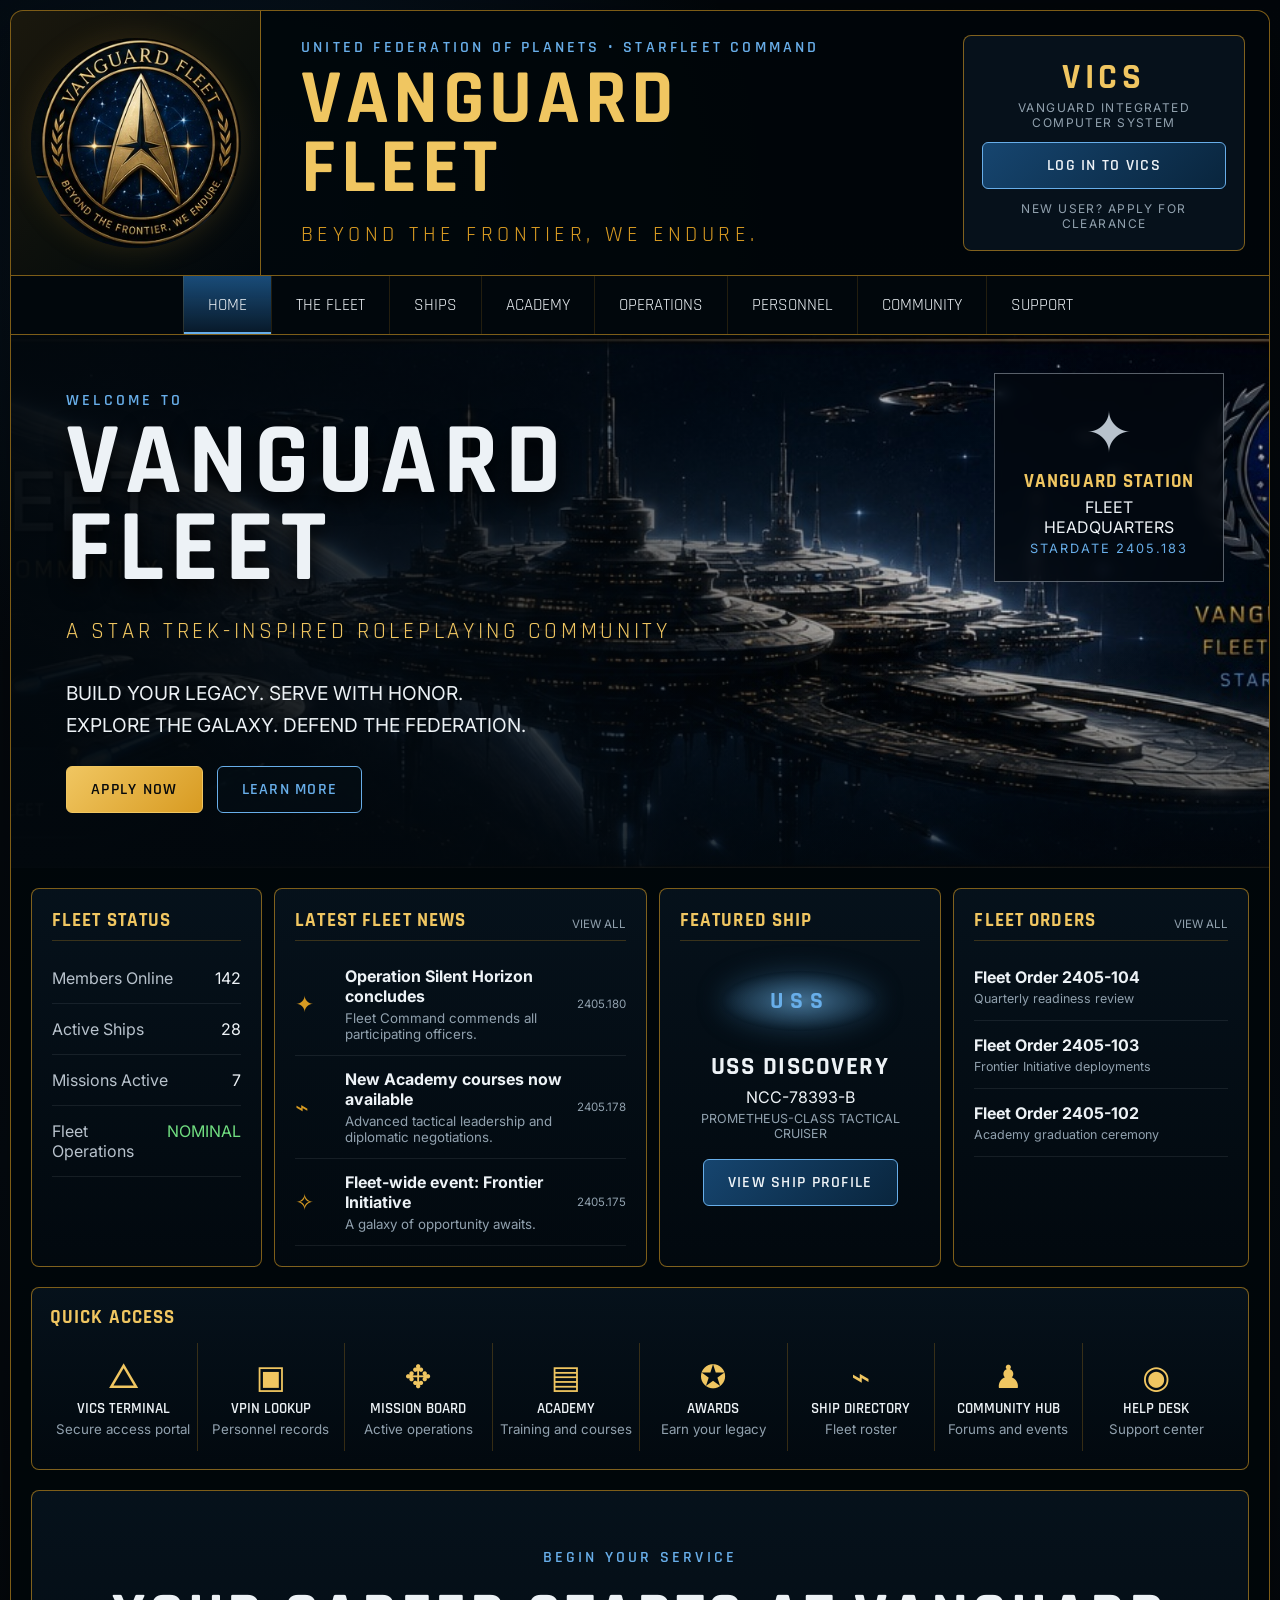
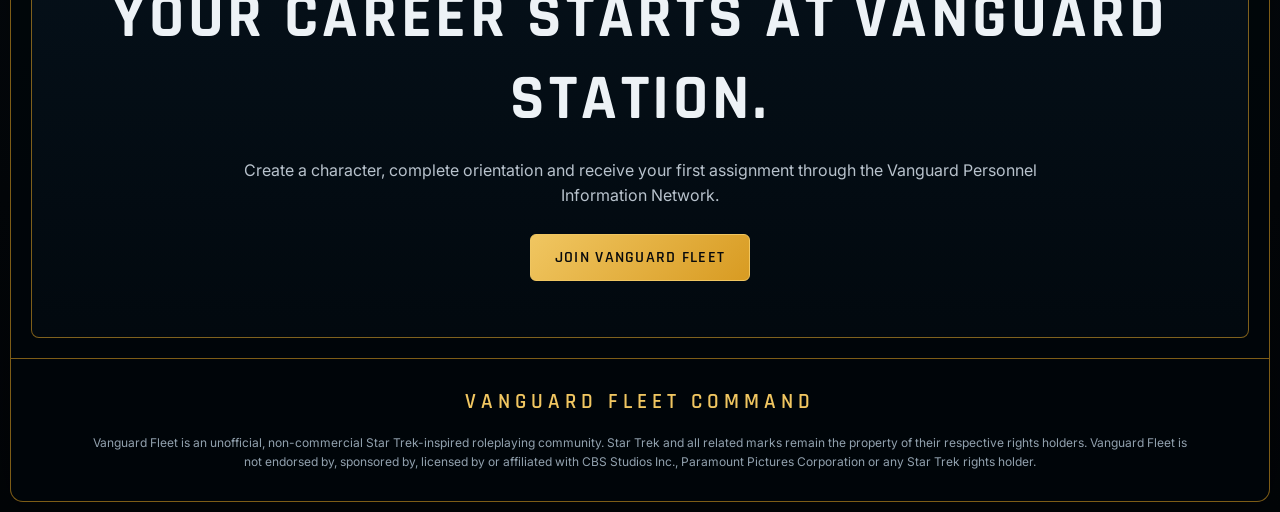
==== index.html @ 17160c97 "Add files via upload" ====
<!doctype html>
<html lang="en">
<head>
  <meta charset="utf-8">
  <meta name="viewport" content="width=device-width, initial-scale=1">
  <meta name="description" content="Vanguard Fleet — a Star Trek-inspired roleplaying community.">
  <title>Vanguard Fleet</title>
  <link rel="preconnect" href="https://fonts.googleapis.com">
  <link rel="preconnect" href="https://fonts.gstatic.com" crossorigin>
  <link href="https://fonts.googleapis.com/css2?family=Inter:wght@400;500;600&family=Rajdhani:wght@500;600;700&display=swap" rel="stylesheet">
  <link rel="stylesheet" href="styles.css">
</head>
<body>
  <div class="site-shell">
    <header class="masthead">
      <a class="brand-mark" href="#home" aria-label="Vanguard Fleet home">
        <img src="vanguard-logo.jpg" alt="Vanguard Fleet compass-delta emblem">
      </a>

      <section class="brand-copy">
        <p class="eyebrow">United Federation of Planets • Starfleet Command</p>
        <h1>Vanguard Fleet</h1>
        <p class="motto">Beyond the Frontier, We Endure.</p>
      </section>

      <section class="vics-card" aria-label="VICS access">
        <div>
          <strong>VICS</strong>
          <span>Vanguard Integrated Computer System</span>
        </div>
        <button class="button button-blue" data-action="login">Log in to VICS</button>
        <a href="#join">New user? Apply for clearance</a>
      </section>
    </header>

    <nav class="main-nav" aria-label="Primary navigation">
      <button class="nav-toggle" aria-expanded="false" aria-controls="nav-links">Menu</button>
      <div id="nav-links" class="nav-links">
        <a class="active" href="#home">Home</a>
        <a href="#fleet">The Fleet</a>
        <a href="#ships">Ships</a>
        <a href="#academy">Academy</a>
        <a href="#operations">Operations</a>
        <a href="#personnel">Personnel</a>
        <a href="#community">Community</a>
        <a href="#support">Support</a>
      </div>
    </nav>

    <main id="home">
      <section class="hero">
        <div class="hero-overlay"></div>
        <div class="hero-content">
          <p class="eyebrow">Welcome to</p>
          <h2>Vanguard Fleet</h2>
          <p class="hero-subtitle">A Star Trek-inspired roleplaying community</p>
          <p class="hero-copy">Build your legacy. Serve with honor.<br>Explore the galaxy. Defend the Federation.</p>
          <div class="hero-actions">
            <a class="button button-gold" href="#join">Apply now</a>
            <a class="button button-ghost" href="#fleet">Learn more</a>
          </div>
        </div>

        <aside class="station-card">
          <div class="station-seal">✦</div>
          <h3>Vanguard Station</h3>
          <p>Fleet Headquarters</p>
          <span>Stardate 2405.183</span>
        </aside>
      </section>

      <section class="dashboard-grid" aria-label="Fleet dashboard">
        <article class="panel">
          <div class="panel-heading">
            <h3>Fleet Status</h3>
          </div>
          <dl class="status-list">
            <div><dt>Members Online</dt><dd>142</dd></div>
            <div><dt>Active Ships</dt><dd>28</dd></div>
            <div><dt>Missions Active</dt><dd>7</dd></div>
            <div><dt>Fleet Operations</dt><dd class="nominal">Nominal</dd></div>
          </dl>
        </article>

        <article class="panel panel-wide">
          <div class="panel-heading">
            <h3>Latest Fleet News</h3>
            <a href="#news">View all</a>
          </div>
          <div class="news-list">
            <button class="news-item" data-modal-title="Operation Silent Horizon">
              <span class="news-icon">✦</span>
              <span><strong>Operation Silent Horizon concludes</strong><small>Fleet Command commends all participating officers.</small></span>
              <time>2405.180</time>
            </button>
            <button class="news-item" data-modal-title="Academy Courses">
              <span class="news-icon">⌁</span>
              <span><strong>New Academy courses now available</strong><small>Advanced tactical leadership and diplomatic negotiations.</small></span>
              <time>2405.178</time>
            </button>
            <button class="news-item" data-modal-title="Frontier Initiative">
              <span class="news-icon">✧</span>
              <span><strong>Fleet-wide event: Frontier Initiative</strong><small>A galaxy of opportunity awaits.</small></span>
              <time>2405.175</time>
            </button>
          </div>
        </article>

        <article id="ships" class="panel featured-ship">
          <div class="panel-heading"><h3>Featured Ship</h3></div>
          <div class="ship-art" aria-hidden="true">USS</div>
          <h4>USS Discovery</h4>
          <p>NCC-78393-B</p>
          <span>Prometheus-class tactical cruiser</span>
          <button class="button button-blue" data-modal-title="USS Discovery">View ship profile</button>
        </article>

        <article id="operations" class="panel">
          <div class="panel-heading">
            <h3>Fleet Orders</h3>
            <a href="#orders">View all</a>
          </div>
          <div class="orders">
            <button data-modal-title="Fleet Order 2405-104"><strong>Fleet Order 2405-104</strong><span>Quarterly readiness review</span></button>
            <button data-modal-title="Fleet Order 2405-103"><strong>Fleet Order 2405-103</strong><span>Frontier Initiative deployments</span></button>
            <button data-modal-title="Fleet Order 2405-102"><strong>Fleet Order 2405-102</strong><span>Academy graduation ceremony</span></button>
          </div>
        </article>
      </section>

      <section class="quick-access" aria-label="Quick access">
        <h3>Quick Access</h3>
        <div class="quick-grid">
          <button data-modal-title="VICS Terminal"><span>△</span><strong>VICS Terminal</strong><small>Secure access portal</small></button>
          <button data-modal-title="VPIN Lookup"><span>▣</span><strong>VPIN Lookup</strong><small>Personnel records</small></button>
          <button data-modal-title="Mission Board"><span>✥</span><strong>Mission Board</strong><small>Active operations</small></button>
          <button data-modal-title="Academy"><span>▤</span><strong>Academy</strong><small>Training and courses</small></button>
          <button data-modal-title="Awards"><span>✪</span><strong>Awards</strong><small>Earn your legacy</small></button>
          <button data-modal-title="Ship Directory"><span>⌁</span><strong>Ship Directory</strong><small>Fleet roster</small></button>
          <button data-modal-title="Community Hub"><span>♟</span><strong>Community Hub</strong><small>Forums and events</small></button>
          <button data-modal-title="Help Desk"><span>◉</span><strong>Help Desk</strong><small>Support center</small></button>
        </div>
      </section>

      <section id="join" class="join-panel">
        <p class="eyebrow">Begin your service</p>
        <h2>Your career starts at Vanguard Station.</h2>
        <p>Create a character, complete orientation and receive your first assignment through the Vanguard Personnel Information Network.</p>
        <button class="button button-gold" data-modal-title="Application Portal">Join Vanguard Fleet</button>
      </section>
    </main>

    <footer>
      <strong>Vanguard Fleet Command</strong>
      <p>Vanguard Fleet is an unofficial, non-commercial Star Trek-inspired roleplaying community. Star Trek and all related marks remain the property of their respective rights holders. Vanguard Fleet is not endorsed by, sponsored by, licensed by or affiliated with CBS Studios Inc., Paramount Pictures Corporation or any Star Trek rights holder.</p>
    </footer>
  </div>

  <dialog id="terminal-modal">
    <form method="dialog">
      <button class="modal-close" aria-label="Close">×</button>
      <p class="eyebrow">VICS Online</p>
      <h2 id="modal-title">System Access</h2>
      <p>This prototype interaction is ready to be connected to the final Invision Community databases and authentication system.</p>
      <button class="button button-blue">Acknowledge</button>
    </form>
  </dialog>

  <script src="app.js"></script>
</body>
</html>
---- styles.css ----
:root {
  --space: #03080d;
  --panel: rgba(5, 14, 22, 0.94);
  --panel-soft: rgba(7, 20, 31, 0.86);
  --gold: #d89b22;
  --gold-light: #f0c661;
  --blue: #2469a7;
  --blue-light: #68aee9;
  --silver: #b8c2cc;
  --white: #edf2f6;
  --muted: #91a1ae;
  --line: rgba(216, 155, 34, 0.58);
  --radius: 13px;
}

* { box-sizing: border-box; }
html { scroll-behavior: smooth; }
body {
  margin: 0;
  background:
    radial-gradient(circle at 20% 10%, rgba(36,105,167,.16), transparent 32rem),
    linear-gradient(180deg, #02060a, #050b11 55%, #020508);
  color: var(--white);
  font-family: Inter, system-ui, sans-serif;
}
button, a { font: inherit; }
button { cursor: pointer; }
a { color: inherit; text-decoration: none; }

.site-shell {
  width: min(1500px, calc(100% - 20px));
  margin: 10px auto;
  border: 1px solid var(--line);
  border-radius: var(--radius);
  overflow: hidden;
  background: rgba(1, 6, 10, .88);
  box-shadow: 0 30px 90px rgba(0,0,0,.5);
}

.masthead {
  min-height: 170px;
  display: grid;
  grid-template-columns: 250px 1fr 330px;
  align-items: stretch;
  border-bottom: 1px solid var(--line);
}
.brand-mark {
  display: grid;
  place-items: center;
  border-right: 1px solid var(--line);
  background: linear-gradient(135deg, rgba(216,155,34,.12), transparent);
}
.brand-mark img {
  width: 210px;
  aspect-ratio: 1;
  object-fit: cover;
  border-radius: 50%;
  box-shadow: 0 0 30px rgba(216,155,34,.17);
}
.brand-copy { align-self: center; padding: 26px 40px; }
.eyebrow {
  margin: 0 0 8px;
  color: var(--blue-light);
  font-family: Rajdhani, sans-serif;
  font-weight: 600;
  text-transform: uppercase;
  letter-spacing: .2em;
}
h1, h2, h3, h4 { font-family: Rajdhani, sans-serif; text-transform: uppercase; letter-spacing: .06em; }
h1 {
  margin: 0;
  font-size: clamp(3rem, 6vw, 5.8rem);
  line-height: .9;
  color: var(--gold-light);
}
.motto {
  margin: 16px 0 0;
  color: var(--gold);
  font-family: Rajdhani, sans-serif;
  font-size: 1.4rem;
  text-transform: uppercase;
  letter-spacing: .2em;
}
.vics-card {
  margin: 24px;
  padding: 18px;
  border: 1px solid var(--line);
  border-radius: 8px;
  display: grid;
  gap: 12px;
  align-content: center;
  text-align: center;
  background: var(--panel-soft);
}
.vics-card strong { display: block; color: var(--gold-light); font: 700 2.2rem Rajdhani; letter-spacing: .14em; }
.vics-card span, .vics-card a { display: block; color: var(--muted); font-size: .75rem; text-transform: uppercase; letter-spacing: .12em; }
.vics-card a:hover { color: var(--blue-light); }

.main-nav {
  position: sticky;
  top: 0;
  z-index: 20;
  background: rgba(2, 8, 13, .95);
  backdrop-filter: blur(14px);
  border-bottom: 1px solid var(--line);
}
.nav-links { display: flex; justify-content: center; }
.nav-links a {
  padding: 18px 24px;
  border-left: 1px solid rgba(216,155,34,.16);
  font-family: Rajdhani, sans-serif;
  font-size: 1.05rem;
  text-transform: uppercase;
}
.nav-links a:hover, .nav-links a.active {
  color: var(--white);
  background: linear-gradient(180deg, rgba(36,105,167,.7), rgba(36,105,167,.18));
  box-shadow: inset 0 -2px var(--blue-light);
}
.nav-toggle { display: none; }

.hero {
  min-height: 455px;
  position: relative;
  display: flex;
  align-items: center;
  padding: 55px;
  background: url("vanguard-station.jpg") center / cover no-repeat;
  overflow: hidden;
}
.hero-overlay {
  position: absolute; inset: 0;
  background:
    linear-gradient(90deg, rgba(2,8,13,.96) 0%, rgba(2,8,13,.75) 38%, rgba(2,8,13,.12) 75%),
    linear-gradient(0deg, rgba(2,8,13,.7), transparent 45%);
}
.hero-content { position: relative; z-index: 2; max-width: 720px; }
.hero h2 {
  margin: 0;
  font-size: clamp(3.4rem, 8vw, 6.4rem);
  line-height: .85;
  text-shadow: 0 8px 22px #000;
}
.hero-subtitle {
  color: var(--gold-light);
  font-family: Rajdhani, sans-serif;
  font-size: 1.45rem;
  text-transform: uppercase;
  letter-spacing: .16em;
}
.hero-copy { margin: 32px 0 24px; font-size: 1.2rem; line-height: 1.65; text-transform: uppercase; }
.hero-actions { display: flex; gap: 14px; flex-wrap: wrap; }
.station-card {
  position: absolute;
  z-index: 3;
  right: 45px;
  top: 38px;
  width: 230px;
  padding: 24px;
  border: 1px solid rgba(184,194,204,.48);
  background: rgba(3,9,15,.76);
  text-align: center;
  backdrop-filter: blur(6px);
}
.station-seal { font-size: 3.5rem; color: var(--silver); }
.station-card h3 { margin: 4px 0; color: var(--gold-light); }
.station-card p { margin: 0; text-transform: uppercase; }
.station-card span { color: var(--blue-light); text-transform: uppercase; font-size: .8rem; letter-spacing: .15em; }

.button {
  min-height: 46px;
  padding: 12px 24px;
  border-radius: 6px;
  border: 1px solid currentColor;
  text-transform: uppercase;
  font: 600 1rem Rajdhani, sans-serif;
  letter-spacing: .08em;
  transition: .2s ease;
}
.button:hover { transform: translateY(-2px); filter: brightness(1.12); }
.button-gold { color: #080a0c; background: linear-gradient(135deg, var(--gold-light), var(--gold)); border-color: var(--gold-light); }
.button-blue { color: var(--white); background: linear-gradient(135deg, #16456f, #09253d); border-color: var(--blue-light); }
.button-ghost { color: var(--blue-light); background: rgba(4,13,21,.7); }

.dashboard-grid {
  padding: 20px;
  display: grid;
  grid-template-columns: .9fr 1.45fr 1.1fr 1.15fr;
  gap: 12px;
}
.panel, .quick-access, .join-panel {
  border: 1px solid var(--line);
  border-radius: 8px;
  background: linear-gradient(180deg, rgba(6,18,28,.96), rgba(2,9,15,.96));
}
.panel { min-height: 260px; padding: 20px; }
.panel-heading { display: flex; justify-content: space-between; align-items: center; border-bottom: 1px solid rgba(216,155,34,.25); margin-bottom: 12px; }
.panel-heading h3 { color: var(--gold-light); margin: 0 0 8px; }
.panel-heading a { color: var(--muted); font-size: .72rem; text-transform: uppercase; }
.status-list { margin: 0; }
.status-list div { display: flex; justify-content: space-between; padding: 15px 0; border-bottom: 1px solid rgba(184,194,204,.1); }
.status-list dt { color: var(--silver); }
.status-list dd { margin: 0; }
.nominal { color: #70dd80; text-transform: uppercase; }

.news-list { display: grid; }
.news-item {
  display: grid;
  grid-template-columns: 38px 1fr auto;
  gap: 12px;
  align-items: center;
  width: 100%;
  padding: 13px 0;
  color: var(--white);
  background: transparent;
  border: 0;
  border-bottom: 1px solid rgba(184,194,204,.1);
  text-align: left;
}
.news-item:hover strong { color: var(--gold-light); }
.news-icon { color: var(--gold); font-size: 1.4rem; }
.news-item strong, .news-item small { display: block; }
.news-item small { margin-top: 4px; color: var(--muted); }
.news-item time { color: var(--muted); font-size: .72rem; }

.featured-ship { text-align: center; }
.ship-art {
  margin: 24px auto 14px;
  width: 190px;
  height: 72px;
  display: grid;
  place-items: center;
  border-radius: 55% 55% 42% 42%;
  color: var(--blue-light);
  font: 700 1.5rem Rajdhani;
  letter-spacing: .3em;
  background: radial-gradient(ellipse, rgba(83,132,168,.7), rgba(7,24,37,.4) 58%, transparent 60%);
  filter: drop-shadow(0 0 12px rgba(74,151,211,.5));
}
.featured-ship h4 { margin: 6px 0 0; font-size: 1.55rem; }
.featured-ship p { margin: 4px 0; }
.featured-ship span { display: block; color: var(--muted); font-size: .78rem; text-transform: uppercase; margin-bottom: 18px; }

.orders { display: grid; }
.orders button {
  padding: 14px 0;
  color: var(--white);
  background: transparent;
  border: 0;
  border-bottom: 1px solid rgba(184,194,204,.1);
  text-align: left;
}
.orders button:hover strong { color: var(--gold-light); }
.orders strong, .orders span { display: block; }
.orders span { color: var(--muted); margin-top: 4px; font-size: .78rem; }

.quick-access { margin: 0 20px 20px; padding: 18px; }
.quick-access h3 { color: var(--gold-light); margin: 0 0 14px; }
.quick-grid { display: grid; grid-template-columns: repeat(8, 1fr); }
.quick-grid button {
  min-height: 108px;
  color: var(--white);
  border: 0;
  border-right: 1px solid rgba(216,155,34,.24);
  background: transparent;
  display: grid;
  justify-items: center;
  align-content: center;
  gap: 3px;
}
.quick-grid button:last-child { border-right: 0; }
.quick-grid button:hover { background: rgba(36,105,167,.14); }
.quick-grid button > span { color: var(--gold-light); font-size: 2rem; }
.quick-grid strong { font: 600 .95rem Rajdhani; text-transform: uppercase; }
.quick-grid small { color: var(--muted); }

.join-panel { margin: 20px; padding: 56px 28px; text-align: center; }
.join-panel h2 { margin: 0; font-size: clamp(2rem, 5vw, 4rem); }
.join-panel p:not(.eyebrow) { max-width: 800px; margin: 18px auto 25px; color: var(--silver); line-height: 1.6; }

footer { padding: 30px; border-top: 1px solid var(--line); text-align: center; color: var(--muted); }
footer strong { color: var(--gold-light); font: 600 1.3rem Rajdhani; text-transform: uppercase; letter-spacing: .24em; }
footer p { max-width: 1100px; margin: 18px auto 0; font-size: .75rem; line-height: 1.6; }

dialog {
  width: min(540px, calc(100% - 30px));
  color: var(--white);
  border: 1px solid var(--line);
  border-radius: 10px;
  background: #050d15;
  box-shadow: 0 30px 100px #000;
}
dialog::backdrop { background: rgba(0,0,0,.72); backdrop-filter: blur(4px); }
dialog form { position: relative; padding: 28px; text-align: center; }
dialog h2 { color: var(--gold-light); }
.modal-close { position: absolute; right: 0; top: 0; border: 0; color: var(--silver); background: transparent; font-size: 2rem; }

@media (max-width: 1100px) {
  .masthead { grid-template-columns: 190px 1fr; }
  .brand-mark img { width: 160px; }
  .vics-card { grid-column: 1 / -1; margin-top: 0; }
  .dashboard-grid { grid-template-columns: 1fr 1fr; }
  .quick-grid { grid-template-columns: repeat(4, 1fr); }
  .quick-grid button:nth-child(4n) { border-right: 0; }
}
@media (max-width: 760px) {
  .site-shell { width: 100%; margin: 0; border-radius: 0; }
  .masthead { display: block; text-align: center; }
  .brand-mark { border-right: 0; padding: 14px; }
  .brand-mark img { width: 125px; }
  .brand-copy { padding: 18px; }
  h1 { font-size: 3.2rem; }
  .motto { font-size: 1rem; }
  .nav-toggle { display: block; width: 100%; padding: 14px; color: var(--gold-light); background: transparent; border: 0; text-transform: uppercase; }
  .nav-links { display: none; flex-direction: column; }
  .nav-links.open { display: flex; }
  .nav-links a { text-align: center; }
  .hero { min-height: 600px; padding: 36px 24px 220px; align-items: flex-start; }
  .station-card { left: 24px; right: 24px; top: auto; bottom: 24px; width: auto; }
  .dashboard-grid { grid-template-columns: 1fr; }
  .quick-grid { grid-template-columns: repeat(2, 1fr); }
  .quick-grid button:nth-child(even) { border-right: 0; }
}
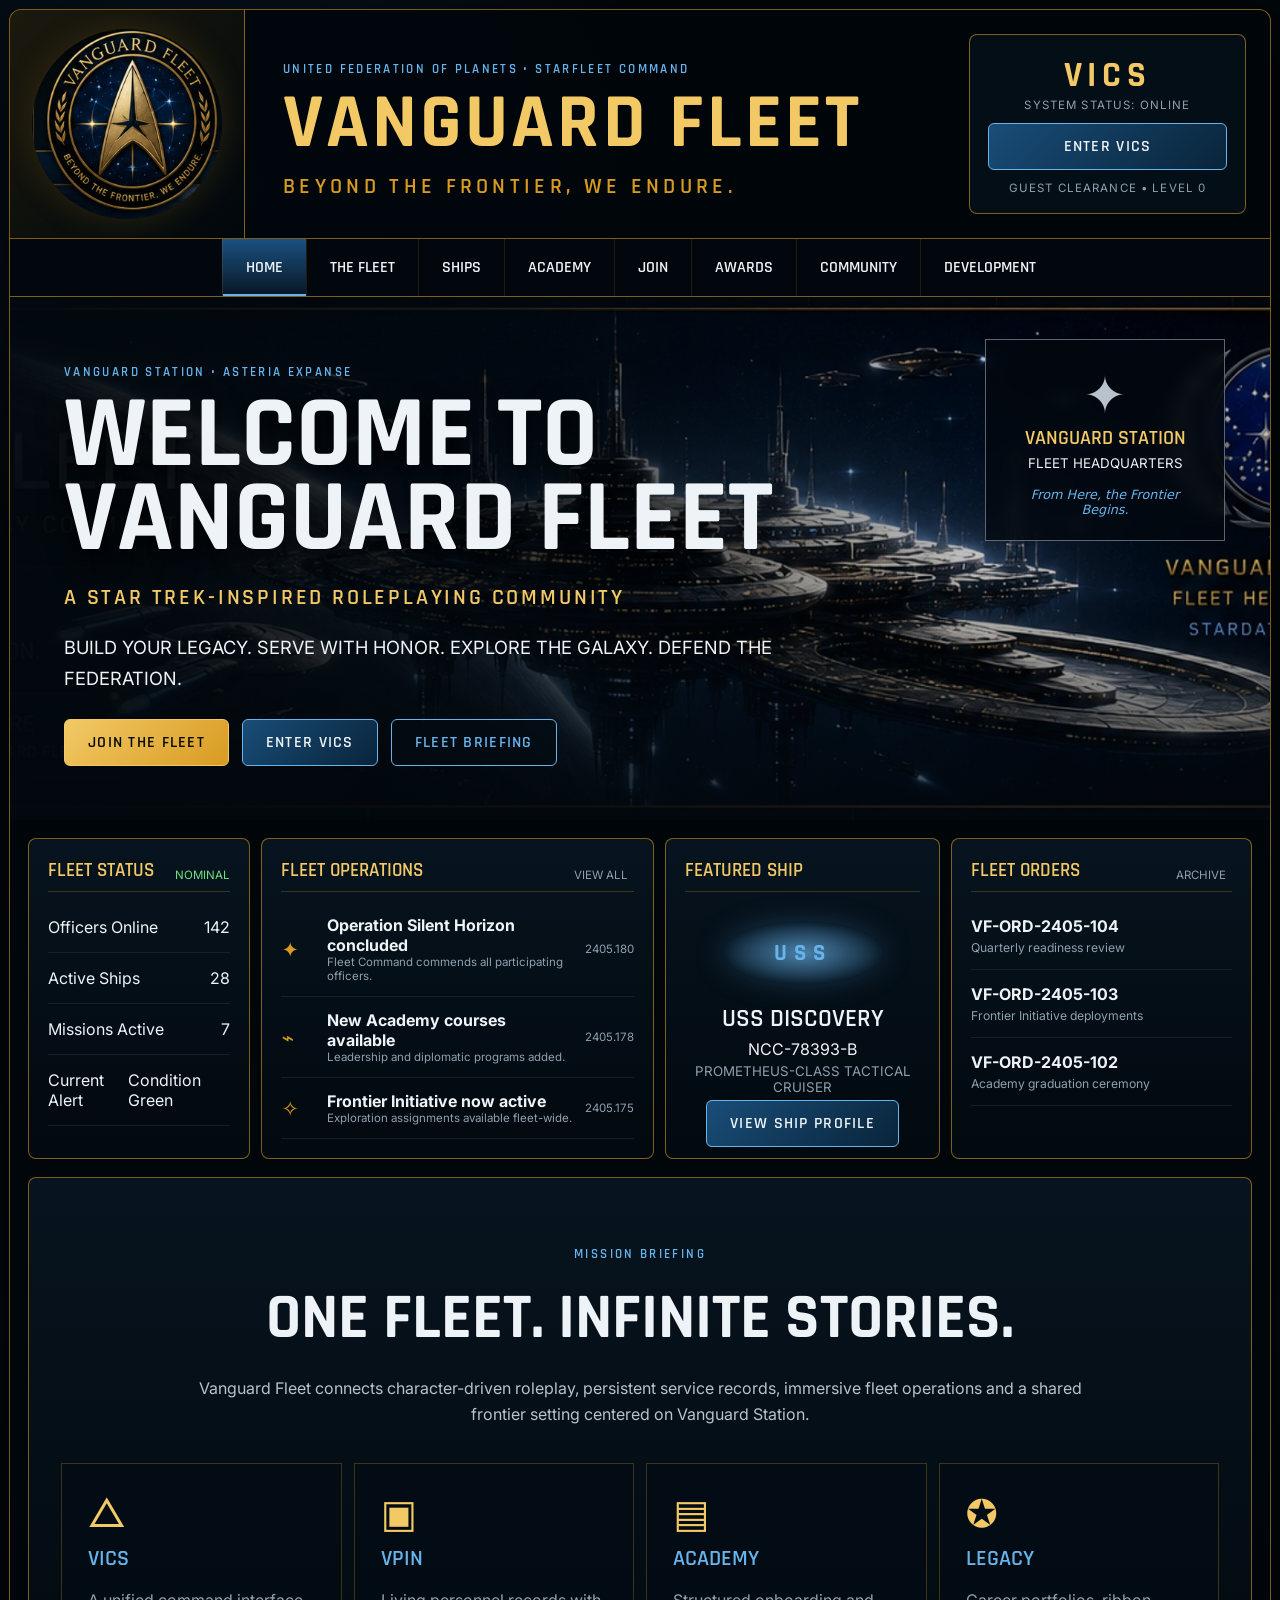
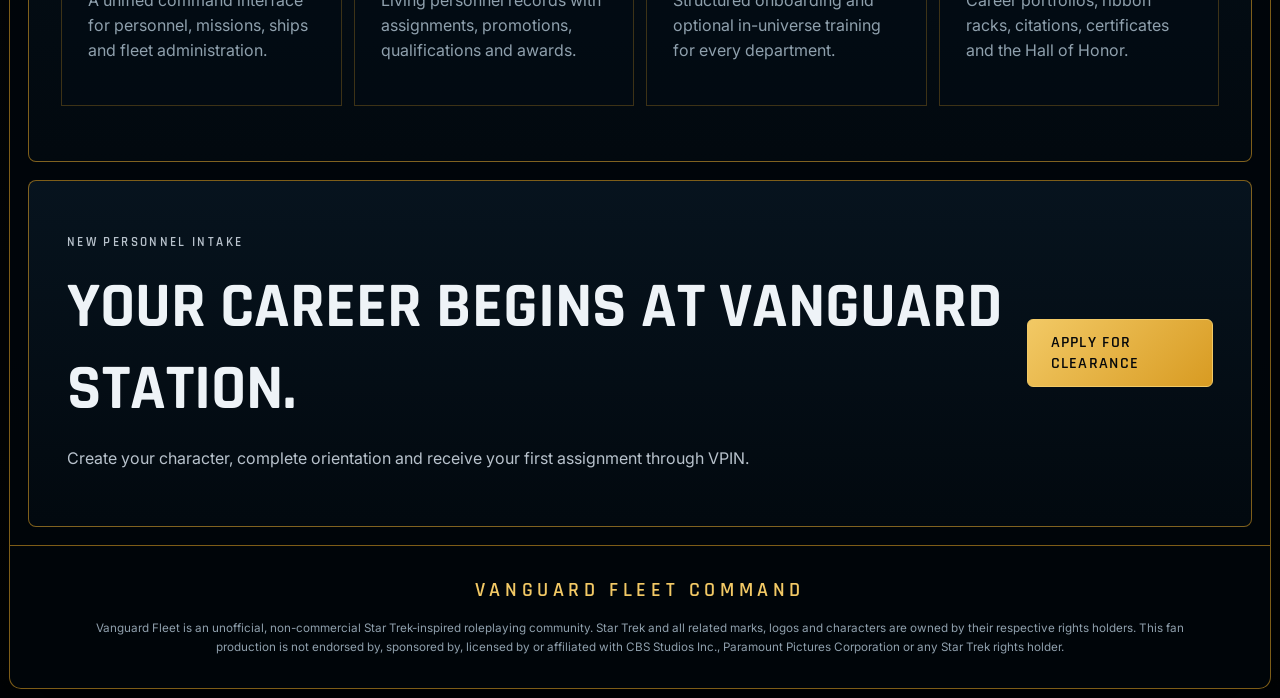
==== commit 5034d349: "Add files via upload" ====
--- a/index.html
+++ b/index.html
@@ -2,9 +2,11 @@
 <html lang="en">
 <head>
   <meta charset="utf-8">
-  <meta name="viewport" content="width=device-width, initial-scale=1">
-  <meta name="description" content="Vanguard Fleet — a Star Trek-inspired roleplaying community.">
-  <title>Vanguard Fleet</title>
+  <meta name="viewport" content="width=device-width, initial-scale=1, viewport-fit=cover">
+  <meta name="theme-color" content="#050a10">
+  <title>Home | Vanguard Fleet</title>
+  <link rel="manifest" href="manifest.webmanifest">
+  <link rel="icon" href="icon-192.png">
   <link rel="preconnect" href="https://fonts.googleapis.com">
   <link rel="preconnect" href="https://fonts.gstatic.com" crossorigin>
   <link href="https://fonts.googleapis.com/css2?family=Inter:wght@400;500;600&family=Rajdhani:wght@500;600;700&display=swap" rel="stylesheet">
@@ -12,160 +14,128 @@
 </head>
 <body>
   <div class="site-shell">
-    <header class="masthead">
-      <a class="brand-mark" href="#home" aria-label="Vanguard Fleet home">
-        <img src="vanguard-logo.jpg" alt="Vanguard Fleet compass-delta emblem">
-      </a>
+    
+<header class="masthead">
+  <a class="brand-mark" href="index.html" aria-label="Vanguard Fleet home">
+    <img src="vanguard-logo.jpg" alt="Vanguard Fleet emblem">
+  </a>
+  <div class="brand-copy">
+    <p class="system-label">United Federation of Planets • Starfleet Command</p>
+    <h1>Vanguard Fleet</h1>
+    <p class="motto">Beyond the Frontier, We Endure.</p>
+  </div>
+  <section class="access-panel">
+    <div>
+      <strong>VICS</strong>
+      <span>System status: online</span>
+    </div>
+    <button class="btn btn-blue" data-open="login">Enter VICS</button>
+    <small>Guest clearance • Level 0</small>
+  </section>
+</header>
 
-      <section class="brand-copy">
-        <p class="eyebrow">United Federation of Planets • Starfleet Command</p>
-        <h1>Vanguard Fleet</h1>
-        <p class="motto">Beyond the Frontier, We Endure.</p>
-      </section>
+<nav class="main-nav">
+  <button id="nav-toggle" class="nav-toggle" aria-expanded="false">☰ Menu</button>
+  <div id="nav-links" class="nav-links">
+    <a href="index.html" class="active">Home</a>
+    <a href="about.html">The Fleet</a>
+    <a href="ships.html">Ships</a>
+    <a href="academy.html">Academy</a>
+    <a href="join.html">Join</a>
+    <a href="awards.html">Awards</a>
+    <a href="community.html">Community</a>
+    <a href="development.html">Development</a>
+  </div>
+</nav>
 
-      <section class="vics-card" aria-label="VICS access">
-        <div>
-          <strong>VICS</strong>
-          <span>Vanguard Integrated Computer System</span>
-        </div>
-        <button class="button button-blue" data-action="login">Log in to VICS</button>
-        <a href="#join">New user? Apply for clearance</a>
-      </section>
-    </header>
 
-    <nav class="main-nav" aria-label="Primary navigation">
-      <button class="nav-toggle" aria-expanded="false" aria-controls="nav-links">Menu</button>
-      <div id="nav-links" class="nav-links">
-        <a class="active" href="#home">Home</a>
-        <a href="#fleet">The Fleet</a>
-        <a href="#ships">Ships</a>
-        <a href="#academy">Academy</a>
-        <a href="#operations">Operations</a>
-        <a href="#personnel">Personnel</a>
-        <a href="#community">Community</a>
-        <a href="#support">Support</a>
-      </div>
-    </nav>
+    <main>
+<section class="hero">
+  <div class="hero-shade"></div>
+  <div class="hero-copy">
+    <p class="system-label">Vanguard Station • Asteria Expanse</p>
+    <h2>Welcome to<br>Vanguard Fleet</h2>
+    <p class="hero-kicker">A Star Trek-inspired roleplaying community</p>
+    <p>Build your legacy. Serve with honor. Explore the galaxy. Defend the Federation.</p>
+    <div class="button-row">
+      <a class="btn btn-gold" href="join.html">Join the Fleet</a>
+      <button class="btn btn-blue" data-open="login">Enter VICS</button>
+      <a class="btn btn-ghost" href="about.html">Fleet briefing</a>
+    </div>
+  </div>
+  <aside class="station-chip">
+    <span class="station-symbol">✦</span>
+    <strong>Vanguard Station</strong>
+    <small>Fleet Headquarters</small>
+    <em>From Here, the Frontier Begins.</em>
+  </aside>
+</section>
+<section class="command-deck">
+  <article class="panel status-panel">
+    <header><h3>Fleet Status</h3><span class="status-online">Nominal</span></header>
+    <dl>
+      <div><dt>Officers Online</dt><dd>142</dd></div>
+      <div><dt>Active Ships</dt><dd>28</dd></div>
+      <div><dt>Missions Active</dt><dd>7</dd></div>
+      <div><dt>Current Alert</dt><dd>Condition Green</dd></div>
+    </dl>
+  </article>
+  <article class="panel news-panel">
+    <header><h3>Fleet Operations</h3><button data-open="operations">View all</button></header>
+    <button class="feed-item" data-open="silent-horizon"><span class="feed-icon">✦</span><span><strong>Operation Silent Horizon concluded</strong><small>Fleet Command commends all participating officers.</small></span><time>2405.180</time></button>
+    <button class="feed-item" data-open="academy-courses"><span class="feed-icon">⌁</span><span><strong>New Academy courses available</strong><small>Leadership and diplomatic programs added.</small></span><time>2405.178</time></button>
+    <button class="feed-item" data-open="frontier"><span class="feed-icon">✧</span><span><strong>Frontier Initiative now active</strong><small>Exploration assignments available fleet-wide.</small></span><time>2405.175</time></button>
+  </article>
+  <article class="panel featured">
+    <header><h3>Featured Ship</h3></header>
+    <div class="ship-silhouette"><span>USS</span></div>
+    <h4>USS Discovery</h4><p>NCC-78393-B</p>
+    <small>Prometheus-class tactical cruiser</small>
+    <a class="btn btn-blue" href="ships.html">View ship profile</a>
+  </article>
+  <article class="panel orders-panel">
+    <header><h3>Fleet Orders</h3><button data-open="orders">Archive</button></header>
+    <button data-open="order-104"><strong>VF-ORD-2405-104</strong><span>Quarterly readiness review</span></button>
+    <button data-open="order-103"><strong>VF-ORD-2405-103</strong><span>Frontier Initiative deployments</span></button>
+    <button data-open="order-102"><strong>VF-ORD-2405-102</strong><span>Academy graduation ceremony</span></button>
+  </article>
+</section>
+<section class="section-block">
+  <div class="section-heading">
+    <p class="system-label">Mission Briefing</p>
+    <h2>One Fleet. Infinite Stories.</h2>
+    <p>Vanguard Fleet connects character-driven roleplay, persistent service records, immersive fleet operations and a shared frontier setting centered on Vanguard Station.</p>
+  </div>
+  <div class="feature-grid">
+    <article><span>△</span><h3>VICS</h3><p>A unified command interface for personnel, missions, ships and fleet administration.</p></article>
+    <article><span>▣</span><h3>VPIN</h3><p>Living personnel records with assignments, promotions, qualifications and awards.</p></article>
+    <article><span>▤</span><h3>Academy</h3><p>Structured onboarding and optional in-universe training for every department.</p></article>
+    <article><span>✪</span><h3>Legacy</h3><p>Career portfolios, ribbon racks, citations, certificates and the Hall of Honor.</p></article>
+  </div>
+</section>
+<section class="join-strip">
+  <div><p class="system-label">New Personnel Intake</p><h2>Your career begins at Vanguard Station.</h2><p>Create your character, complete orientation and receive your first assignment through VPIN.</p></div>
+  <a class="btn btn-gold" href="join.html">Apply for Clearance</a>
+</section>
+</main>
+    
+<footer>
+  <strong>Vanguard Fleet Command</strong>
+  <p>Vanguard Fleet is an unofficial, non-commercial Star Trek-inspired roleplaying community. Star Trek and all related marks, logos and characters are owned by their respective rights holders. This fan production is not endorsed by, sponsored by, licensed by or affiliated with CBS Studios Inc., Paramount Pictures Corporation or any Star Trek rights holder.</p>
+</footer>
 
-    <main id="home">
-      <section class="hero">
-        <div class="hero-overlay"></div>
-        <div class="hero-content">
-          <p class="eyebrow">Welcome to</p>
-          <h2>Vanguard Fleet</h2>
-          <p class="hero-subtitle">A Star Trek-inspired roleplaying community</p>
-          <p class="hero-copy">Build your legacy. Serve with honor.<br>Explore the galaxy. Defend the Federation.</p>
-          <div class="hero-actions">
-            <a class="button button-gold" href="#join">Apply now</a>
-            <a class="button button-ghost" href="#fleet">Learn more</a>
-          </div>
-        </div>
-
-        <aside class="station-card">
-          <div class="station-seal">✦</div>
-          <h3>Vanguard Station</h3>
-          <p>Fleet Headquarters</p>
-          <span>Stardate 2405.183</span>
-        </aside>
-      </section>
-
-      <section class="dashboard-grid" aria-label="Fleet dashboard">
-        <article class="panel">
-          <div class="panel-heading">
-            <h3>Fleet Status</h3>
-          </div>
-          <dl class="status-list">
-            <div><dt>Members Online</dt><dd>142</dd></div>
-            <div><dt>Active Ships</dt><dd>28</dd></div>
-            <div><dt>Missions Active</dt><dd>7</dd></div>
-            <div><dt>Fleet Operations</dt><dd class="nominal">Nominal</dd></div>
-          </dl>
-        </article>
-
-        <article class="panel panel-wide">
-          <div class="panel-heading">
-            <h3>Latest Fleet News</h3>
-            <a href="#news">View all</a>
-          </div>
-          <div class="news-list">
-            <button class="news-item" data-modal-title="Operation Silent Horizon">
-              <span class="news-icon">✦</span>
-              <span><strong>Operation Silent Horizon concludes</strong><small>Fleet Command commends all participating officers.</small></span>
-              <time>2405.180</time>
-            </button>
-            <button class="news-item" data-modal-title="Academy Courses">
-              <span class="news-icon">⌁</span>
-              <span><strong>New Academy courses now available</strong><small>Advanced tactical leadership and diplomatic negotiations.</small></span>
-              <time>2405.178</time>
-            </button>
-            <button class="news-item" data-modal-title="Frontier Initiative">
-              <span class="news-icon">✧</span>
-              <span><strong>Fleet-wide event: Frontier Initiative</strong><small>A galaxy of opportunity awaits.</small></span>
-              <time>2405.175</time>
-            </button>
-          </div>
-        </article>
-
-        <article id="ships" class="panel featured-ship">
-          <div class="panel-heading"><h3>Featured Ship</h3></div>
-          <div class="ship-art" aria-hidden="true">USS</div>
-          <h4>USS Discovery</h4>
-          <p>NCC-78393-B</p>
-          <span>Prometheus-class tactical cruiser</span>
-          <button class="button button-blue" data-modal-title="USS Discovery">View ship profile</button>
-        </article>
-
-        <article id="operations" class="panel">
-          <div class="panel-heading">
-            <h3>Fleet Orders</h3>
-            <a href="#orders">View all</a>
-          </div>
-          <div class="orders">
-            <button data-modal-title="Fleet Order 2405-104"><strong>Fleet Order 2405-104</strong><span>Quarterly readiness review</span></button>
-            <button data-modal-title="Fleet Order 2405-103"><strong>Fleet Order 2405-103</strong><span>Frontier Initiative deployments</span></button>
-            <button data-modal-title="Fleet Order 2405-102"><strong>Fleet Order 2405-102</strong><span>Academy graduation ceremony</span></button>
-          </div>
-        </article>
-      </section>
-
-      <section class="quick-access" aria-label="Quick access">
-        <h3>Quick Access</h3>
-        <div class="quick-grid">
-          <button data-modal-title="VICS Terminal"><span>△</span><strong>VICS Terminal</strong><small>Secure access portal</small></button>
-          <button data-modal-title="VPIN Lookup"><span>▣</span><strong>VPIN Lookup</strong><small>Personnel records</small></button>
-          <button data-modal-title="Mission Board"><span>✥</span><strong>Mission Board</strong><small>Active operations</small></button>
-          <button data-modal-title="Academy"><span>▤</span><strong>Academy</strong><small>Training and courses</small></button>
-          <button data-modal-title="Awards"><span>✪</span><strong>Awards</strong><small>Earn your legacy</small></button>
-          <button data-modal-title="Ship Directory"><span>⌁</span><strong>Ship Directory</strong><small>Fleet roster</small></button>
-          <button data-modal-title="Community Hub"><span>♟</span><strong>Community Hub</strong><small>Forums and events</small></button>
-          <button data-modal-title="Help Desk"><span>◉</span><strong>Help Desk</strong><small>Support center</small></button>
-        </div>
-      </section>
-
-      <section id="join" class="join-panel">
-        <p class="eyebrow">Begin your service</p>
-        <h2>Your career starts at Vanguard Station.</h2>
-        <p>Create a character, complete orientation and receive your first assignment through the Vanguard Personnel Information Network.</p>
-        <button class="button button-gold" data-modal-title="Application Portal">Join Vanguard Fleet</button>
-      </section>
-    </main>
-
-    <footer>
-      <strong>Vanguard Fleet Command</strong>
-      <p>Vanguard Fleet is an unofficial, non-commercial Star Trek-inspired roleplaying community. Star Trek and all related marks remain the property of their respective rights holders. Vanguard Fleet is not endorsed by, sponsored by, licensed by or affiliated with CBS Studios Inc., Paramount Pictures Corporation or any Star Trek rights holder.</p>
-    </footer>
   </div>
-
-  <dialog id="terminal-modal">
-    <form method="dialog">
-      <button class="modal-close" aria-label="Close">×</button>
-      <p class="eyebrow">VICS Online</p>
-      <h2 id="modal-title">System Access</h2>
-      <p>This prototype interaction is ready to be connected to the final Invision Community databases and authentication system.</p>
-      <button class="button button-blue">Acknowledge</button>
-    </form>
-  </dialog>
+  
+<dialog id="modal">
+  <form method="dialog">
+    <button class="modal-x" aria-label="Close">×</button>
+    <p class="system-label">VICS Database</p>
+    <h2 id="modal-title">System Record</h2>
+    <p id="modal-copy">This module is ready for integration.</p>
+    <button class="btn btn-blue">Acknowledge</button>
+  </form>
+</dialog>
 
   <script src="app.js"></script>
 </body>
-</html>
+</html>
--- a/styles.css
+++ b/styles.css
@@ -1,323 +1,81 @@
-:root {
-  --space: #03080d;
-  --panel: rgba(5, 14, 22, 0.94);
-  --panel-soft: rgba(7, 20, 31, 0.86);
-  --gold: #d89b22;
-  --gold-light: #f0c661;
-  --blue: #2469a7;
-  --blue-light: #68aee9;
-  --silver: #b8c2cc;
-  --white: #edf2f6;
-  --muted: #91a1ae;
-  --line: rgba(216, 155, 34, 0.58);
-  --radius: 13px;
+:root{
+  --space:#02070b;--panel:#06111a;--panel2:#091a27;--gold:#d89b22;--gold2:#f2c965;
+  --blue:#2469a7;--blue2:#67b4ed;--silver:#b8c2cc;--white:#eef3f7;--muted:#8fa0ad;
+  --line:rgba(216,155,34,.58);--radius:12px
 }
+*{box-sizing:border-box}html{scroll-behavior:smooth}body{margin:0;background:
+radial-gradient(circle at 18% 8%,rgba(36,105,167,.19),transparent 28rem),
+linear-gradient(#02070b,#050b11 58%,#010406);color:var(--white);font-family:Inter,system-ui,sans-serif}
+button,a{font:inherit}button{cursor:pointer}a{text-decoration:none;color:inherit}
+.system-label{color:var(--blue2);font:600 .82rem Rajdhani,sans-serif;letter-spacing:.18em;text-transform:uppercase}
+.boot-screen{position:fixed;inset:0;z-index:999;background:#02070b;display:grid;place-items:center;padding:24px}
+.boot-grid{width:min(920px,100%);display:grid;grid-template-columns:260px 1fr;gap:36px;align-items:center;border:1px solid var(--line);padding:32px;background:linear-gradient(135deg,rgba(36,105,167,.13),transparent)}
+.boot-logo{width:100%;border-radius:50%;box-shadow:0 0 50px rgba(216,155,34,.2)}
+.boot-grid h1{font:700 clamp(3rem,10vw,6rem) Rajdhani;margin:0;color:var(--gold2)}
+.boot-log{min-height:180px;color:var(--silver);font-family:monospace;line-height:1.8}
+.progress-track{height:8px;background:#102333;overflow:hidden}.progress-track span{display:block;width:0;height:100%;background:linear-gradient(90deg,var(--blue),var(--gold2))}
+.text-button{margin-top:18px;border:0;background:transparent;color:var(--muted);text-decoration:underline}
+.site-shell{width:min(1540px,calc(100% - 18px));margin:9px auto;border:1px solid var(--line);border-radius:var(--radius);overflow:hidden;background:rgba(1,6,10,.9);box-shadow:0 32px 110px #000}
+.masthead{display:grid;grid-template-columns:235px 1fr 325px;min-height:178px;border-bottom:1px solid var(--line)}
+.brand-mark{display:grid;place-items:center;border-right:1px solid var(--line);background:linear-gradient(135deg,rgba(216,155,34,.13),transparent)}
+.brand-mark img{width:190px;border-radius:50%;box-shadow:0 0 34px rgba(216,155,34,.16)}
+.brand-copy{align-self:center;padding:24px 38px}.brand-copy h1{margin:0;font:700 clamp(3rem,6vw,5.8rem)/.88 Rajdhani;color:var(--gold2);text-transform:uppercase;letter-spacing:.04em}
+.motto{margin:15px 0 0;color:var(--gold);font:600 1.35rem Rajdhani;text-transform:uppercase;letter-spacing:.2em}
+.access-panel{margin:24px;padding:18px;display:grid;gap:11px;align-content:center;text-align:center;border:1px solid var(--line);border-radius:8px;background:rgba(5,16,25,.9)}
+.access-panel strong{display:block;color:var(--gold2);font:700 2.2rem Rajdhani;letter-spacing:.16em}.access-panel span,.access-panel small{display:block;color:var(--muted);text-transform:uppercase;font-size:.72rem;letter-spacing:.1em}
+.main-nav{position:sticky;top:0;z-index:20;background:rgba(2,8,13,.96);backdrop-filter:blur(14px);border-bottom:1px solid var(--line)}
+.nav-links{display:flex;justify-content:center}.nav-links a{padding:18px 23px;border-left:1px solid rgba(216,155,34,.15);font:600 1rem Rajdhani;text-transform:uppercase}
+.nav-links a:hover,.nav-links a.active{background:linear-gradient(rgba(36,105,167,.75),rgba(36,105,167,.16));box-shadow:inset 0 -2px var(--blue2)}
+.nav-toggle{display:none;width:100%;padding:14px;border:0;background:transparent;color:var(--gold2);text-transform:uppercase}
+.hero{min-height:505px;position:relative;display:flex;align-items:center;padding:54px;background:url("vanguard-station.jpg") center/cover no-repeat;overflow:hidden}
+.hero-shade{position:absolute;inset:0;background:linear-gradient(90deg,rgba(2,8,13,.97),rgba(2,8,13,.72) 40%,rgba(2,8,13,.12) 78%),linear-gradient(0deg,rgba(2,8,13,.75),transparent 45%)}
+.hero-copy{position:relative;z-index:2;max-width:760px}.hero-copy h2{margin:0;font:700 clamp(3.5rem,8vw,6.8rem)/.82 Rajdhani;text-transform:uppercase;text-shadow:0 10px 28px #000}
+.hero-kicker{color:var(--gold2);font:600 1.35rem Rajdhani;text-transform:uppercase;letter-spacing:.13em}.hero-copy>p:last-of-type{font-size:1.14rem;line-height:1.7;text-transform:uppercase}
+.button-row{display:flex;gap:13px;flex-wrap:wrap;margin-top:25px}.btn{min-height:46px;padding:12px 23px;border-radius:6px;border:1px solid currentColor;text-transform:uppercase;font:600 1rem Rajdhani;letter-spacing:.08em;transition:.2s}
+.btn:hover{transform:translateY(-2px);filter:brightness(1.1)}.btn-gold{color:#07090b;background:linear-gradient(135deg,var(--gold2),var(--gold));border-color:var(--gold2)}
+.btn-blue{color:var(--white);background:linear-gradient(135deg,#194d78,#09243a);border-color:var(--blue2)}.btn-ghost{color:var(--blue2);background:rgba(3,12,20,.74)}
+.station-chip{position:absolute;z-index:3;right:45px;top:42px;width:240px;padding:23px;text-align:center;border:1px solid rgba(184,194,204,.5);background:rgba(3,9,15,.77);backdrop-filter:blur(7px)}
+.station-symbol{display:block;color:var(--silver);font-size:3.2rem}.station-chip strong,.station-chip small,.station-chip em{display:block}.station-chip strong{color:var(--gold2);font:600 1.25rem Rajdhani;text-transform:uppercase}.station-chip small{margin:4px 0 16px;text-transform:uppercase}.station-chip em{color:var(--blue2);font-size:.8rem}
+.command-deck{padding:18px;display:grid;grid-template-columns:.85fr 1.5fr 1.05fr 1.15fr;gap:11px}.panel,.quick-access,.section-block,.join-strip{border:1px solid var(--line);border-radius:8px;background:linear-gradient(180deg,rgba(7,20,31,.97),rgba(2,9,15,.98))}
+.panel{min-height:275px;padding:19px}.panel header{display:flex;justify-content:space-between;align-items:center;border-bottom:1px solid rgba(216,155,34,.25);margin-bottom:10px}.panel h3{margin:0 0 8px;color:var(--gold2);font:600 1.2rem Rajdhani;text-transform:uppercase}.panel header button{border:0;background:transparent;color:var(--muted);font-size:.72rem;text-transform:uppercase}
+.status-online{color:#6fe27e;font-size:.72rem;text-transform:uppercase}.status-panel dl{margin:0}.status-panel dl div{display:flex;justify-content:space-between;padding:15px 0;border-bottom:1px solid rgba(184,194,204,.1)}.status-panel dd{margin:0}
+.feed-item{width:100%;display:grid;grid-template-columns:36px 1fr auto;gap:10px;align-items:center;padding:13px 0;border:0;border-bottom:1px solid rgba(184,194,204,.1);background:transparent;color:var(--white);text-align:left}.feed-item:hover strong{color:var(--gold2)}.feed-icon{color:var(--gold);font-size:1.3rem}.feed-item strong,.feed-item small{display:block}.feed-item small,.feed-item time{color:var(--muted);font-size:.72rem}
+.featured{text-align:center}.ship-silhouette{width:190px;height:74px;margin:24px auto 13px;display:grid;place-items:center;border-radius:60%;background:radial-gradient(ellipse,rgba(91,153,196,.72),rgba(7,24,37,.35) 60%,transparent 62%);filter:drop-shadow(0 0 13px rgba(74,151,211,.55))}.ship-silhouette span{color:var(--blue2);font:700 1.45rem Rajdhani;letter-spacing:.3em}.featured h4{margin:5px 0 0;font:600 1.55rem Rajdhani;text-transform:uppercase}.featured p{margin:4px}.featured small{display:block;color:var(--muted);text-transform:uppercase;margin-bottom:17px}
+.orders-panel>button{width:100%;padding:14px 0;border:0;border-bottom:1px solid rgba(184,194,204,.1);background:transparent;color:var(--white);text-align:left}.orders-panel>button:hover strong{color:var(--gold2)}.orders-panel strong,.orders-panel span{display:block}.orders-panel span{color:var(--muted);font-size:.76rem;margin-top:4px}
+.section-block{margin:0 18px 18px;padding:55px 32px}.section-heading{text-align:center;max-width:900px;margin:0 auto 36px}.section-heading h2,.join-strip h2,.quick-access h2{margin:0;font:700 clamp(2rem,5vw,4rem) Rajdhani;text-transform:uppercase}.section-heading>p:last-child{color:var(--silver);line-height:1.65}
+.feature-grid{display:grid;grid-template-columns:repeat(4,1fr);gap:12px}.feature-grid article{padding:26px;border:1px solid rgba(216,155,34,.28);background:rgba(3,12,20,.58)}.feature-grid article>span{color:var(--gold2);font-size:2.4rem}.feature-grid h3{margin:9px 0;color:var(--blue2);font:600 1.35rem Rajdhani;text-transform:uppercase}.feature-grid p{color:var(--muted);line-height:1.55}
+.quick-access{margin:0 18px 18px;padding:20px}.quick-access h2{font-size:1.45rem;color:var(--gold2)}.quick-grid{display:grid;grid-template-columns:repeat(8,1fr);margin-top:14px}.quick-grid button{min-height:112px;display:grid;justify-items:center;align-content:center;gap:4px;border:0;border-right:1px solid rgba(216,155,34,.22);background:transparent;color:var(--white)}.quick-grid button:last-child{border-right:0}.quick-grid button:hover{background:rgba(36,105,167,.15)}.quick-grid button>span{font-size:2rem;color:var(--gold2)}.quick-grid strong{font:600 .93rem Rajdhani;text-transform:uppercase}.quick-grid small{color:var(--muted)}
+.join-strip{margin:18px;padding:38px;display:flex;align-items:center;justify-content:space-between;gap:24px}.join-strip p{max-width:800px;color:var(--silver);line-height:1.6}
+footer{padding:31px;border-top:1px solid var(--line);text-align:center;color:var(--muted)}footer strong{color:var(--gold2);font:600 1.25rem Rajdhani;text-transform:uppercase;letter-spacing:.23em}footer p{max-width:1120px;margin:16px auto 0;font-size:.73rem;line-height:1.65}
+dialog{width:min(560px,calc(100% - 28px));color:var(--white);border:1px solid var(--line);border-radius:10px;background:#050e16;box-shadow:0 32px 110px #000}dialog::backdrop{background:rgba(0,0,0,.76);backdrop-filter:blur(5px)}dialog form{position:relative;padding:30px;text-align:center}dialog h2{color:var(--gold2);font:700 2rem Rajdhani;text-transform:uppercase}.modal-x{position:absolute;right:4px;top:0;border:0;background:transparent;color:var(--silver);font-size:2rem}
+@media(max-width:1120px){.masthead{grid-template-columns:185px 1fr}.brand-mark img{width:155px}.access-panel{grid-column:1/-1;margin-top:0}.command-deck{grid-template-columns:1fr 1fr}.quick-grid{grid-template-columns:repeat(4,1fr)}.quick-grid button:nth-child(4n){border-right:0}.feature-grid{grid-template-columns:1fr 1fr}}
+@media(max-width:760px){.boot-grid{grid-template-columns:1fr;text-align:center}.boot-logo{width:170px;margin:auto}.site-shell{width:100%;margin:0;border-radius:0}.masthead{display:block;text-align:center}.brand-mark{padding:13px;border-right:0}.brand-mark img{width:120px}.brand-copy{padding:17px}.brand-copy h1{font-size:3.2rem}.motto{font-size:.95rem}.nav-toggle{display:block}.nav-links{display:none;flex-direction:column}.nav-links.open{display:flex}.nav-links a{text-align:center}.hero{min-height:650px;padding:34px 23px 235px;align-items:flex-start}.hero-copy h2{font-size:3.65rem}.station-chip{left:23px;right:23px;top:auto;bottom:23px;width:auto}.command-deck{grid-template-columns:1fr}.feature-grid{grid-template-columns:1fr}.quick-grid{grid-template-columns:repeat(2,1fr)}.quick-grid button:nth-child(even){border-right:0}.join-strip{display:block;text-align:center}.join-strip .btn{margin-top:10px}}
 
-* { box-sizing: border-box; }
-html { scroll-behavior: smooth; }
-body {
-  margin: 0;
-  background:
-    radial-gradient(circle at 20% 10%, rgba(36,105,167,.16), transparent 32rem),
-    linear-gradient(180deg, #02060a, #050b11 55%, #020508);
-  color: var(--white);
-  font-family: Inter, system-ui, sans-serif;
-}
-button, a { font: inherit; }
-button { cursor: pointer; }
-a { color: inherit; text-decoration: none; }
 
-.site-shell {
-  width: min(1500px, calc(100% - 20px));
-  margin: 10px auto;
-  border: 1px solid var(--line);
-  border-radius: var(--radius);
-  overflow: hidden;
-  background: rgba(1, 6, 10, .88);
-  box-shadow: 0 30px 90px rgba(0,0,0,.5);
-}
-
-.masthead {
-  min-height: 170px;
-  display: grid;
-  grid-template-columns: 250px 1fr 330px;
-  align-items: stretch;
-  border-bottom: 1px solid var(--line);
-}
-.brand-mark {
-  display: grid;
-  place-items: center;
-  border-right: 1px solid var(--line);
-  background: linear-gradient(135deg, rgba(216,155,34,.12), transparent);
-}
-.brand-mark img {
-  width: 210px;
-  aspect-ratio: 1;
-  object-fit: cover;
-  border-radius: 50%;
-  box-shadow: 0 0 30px rgba(216,155,34,.17);
-}
-.brand-copy { align-self: center; padding: 26px 40px; }
-.eyebrow {
-  margin: 0 0 8px;
-  color: var(--blue-light);
-  font-family: Rajdhani, sans-serif;
-  font-weight: 600;
-  text-transform: uppercase;
-  letter-spacing: .2em;
-}
-h1, h2, h3, h4 { font-family: Rajdhani, sans-serif; text-transform: uppercase; letter-spacing: .06em; }
-h1 {
-  margin: 0;
-  font-size: clamp(3rem, 6vw, 5.8rem);
-  line-height: .9;
-  color: var(--gold-light);
-}
-.motto {
-  margin: 16px 0 0;
-  color: var(--gold);
-  font-family: Rajdhani, sans-serif;
-  font-size: 1.4rem;
-  text-transform: uppercase;
-  letter-spacing: .2em;
-}
-.vics-card {
-  margin: 24px;
-  padding: 18px;
-  border: 1px solid var(--line);
-  border-radius: 8px;
-  display: grid;
-  gap: 12px;
-  align-content: center;
-  text-align: center;
-  background: var(--panel-soft);
-}
-.vics-card strong { display: block; color: var(--gold-light); font: 700 2.2rem Rajdhani; letter-spacing: .14em; }
-.vics-card span, .vics-card a { display: block; color: var(--muted); font-size: .75rem; text-transform: uppercase; letter-spacing: .12em; }
-.vics-card a:hover { color: var(--blue-light); }
-
-.main-nav {
-  position: sticky;
-  top: 0;
-  z-index: 20;
-  background: rgba(2, 8, 13, .95);
-  backdrop-filter: blur(14px);
-  border-bottom: 1px solid var(--line);
-}
-.nav-links { display: flex; justify-content: center; }
-.nav-links a {
-  padding: 18px 24px;
-  border-left: 1px solid rgba(216,155,34,.16);
-  font-family: Rajdhani, sans-serif;
-  font-size: 1.05rem;
-  text-transform: uppercase;
-}
-.nav-links a:hover, .nav-links a.active {
-  color: var(--white);
-  background: linear-gradient(180deg, rgba(36,105,167,.7), rgba(36,105,167,.18));
-  box-shadow: inset 0 -2px var(--blue-light);
-}
-.nav-toggle { display: none; }
-
-.hero {
-  min-height: 455px;
-  position: relative;
-  display: flex;
-  align-items: center;
-  padding: 55px;
-  background: url("vanguard-station.jpg") center / cover no-repeat;
-  overflow: hidden;
-}
-.hero-overlay {
-  position: absolute; inset: 0;
-  background:
-    linear-gradient(90deg, rgba(2,8,13,.96) 0%, rgba(2,8,13,.75) 38%, rgba(2,8,13,.12) 75%),
-    linear-gradient(0deg, rgba(2,8,13,.7), transparent 45%);
-}
-.hero-content { position: relative; z-index: 2; max-width: 720px; }
-.hero h2 {
-  margin: 0;
-  font-size: clamp(3.4rem, 8vw, 6.4rem);
-  line-height: .85;
-  text-shadow: 0 8px 22px #000;
-}
-.hero-subtitle {
-  color: var(--gold-light);
-  font-family: Rajdhani, sans-serif;
-  font-size: 1.45rem;
-  text-transform: uppercase;
-  letter-spacing: .16em;
-}
-.hero-copy { margin: 32px 0 24px; font-size: 1.2rem; line-height: 1.65; text-transform: uppercase; }
-.hero-actions { display: flex; gap: 14px; flex-wrap: wrap; }
-.station-card {
-  position: absolute;
-  z-index: 3;
-  right: 45px;
-  top: 38px;
-  width: 230px;
-  padding: 24px;
-  border: 1px solid rgba(184,194,204,.48);
-  background: rgba(3,9,15,.76);
-  text-align: center;
-  backdrop-filter: blur(6px);
-}
-.station-seal { font-size: 3.5rem; color: var(--silver); }
-.station-card h3 { margin: 4px 0; color: var(--gold-light); }
-.station-card p { margin: 0; text-transform: uppercase; }
-.station-card span { color: var(--blue-light); text-transform: uppercase; font-size: .8rem; letter-spacing: .15em; }
-
-.button {
-  min-height: 46px;
-  padding: 12px 24px;
-  border-radius: 6px;
-  border: 1px solid currentColor;
-  text-transform: uppercase;
-  font: 600 1rem Rajdhani, sans-serif;
-  letter-spacing: .08em;
-  transition: .2s ease;
-}
-.button:hover { transform: translateY(-2px); filter: brightness(1.12); }
-.button-gold { color: #080a0c; background: linear-gradient(135deg, var(--gold-light), var(--gold)); border-color: var(--gold-light); }
-.button-blue { color: var(--white); background: linear-gradient(135deg, #16456f, #09253d); border-color: var(--blue-light); }
-.button-ghost { color: var(--blue-light); background: rgba(4,13,21,.7); }
-
-.dashboard-grid {
-  padding: 20px;
-  display: grid;
-  grid-template-columns: .9fr 1.45fr 1.1fr 1.15fr;
-  gap: 12px;
-}
-.panel, .quick-access, .join-panel {
-  border: 1px solid var(--line);
-  border-radius: 8px;
-  background: linear-gradient(180deg, rgba(6,18,28,.96), rgba(2,9,15,.96));
-}
-.panel { min-height: 260px; padding: 20px; }
-.panel-heading { display: flex; justify-content: space-between; align-items: center; border-bottom: 1px solid rgba(216,155,34,.25); margin-bottom: 12px; }
-.panel-heading h3 { color: var(--gold-light); margin: 0 0 8px; }
-.panel-heading a { color: var(--muted); font-size: .72rem; text-transform: uppercase; }
-.status-list { margin: 0; }
-.status-list div { display: flex; justify-content: space-between; padding: 15px 0; border-bottom: 1px solid rgba(184,194,204,.1); }
-.status-list dt { color: var(--silver); }
-.status-list dd { margin: 0; }
-.nominal { color: #70dd80; text-transform: uppercase; }
-
-.news-list { display: grid; }
-.news-item {
-  display: grid;
-  grid-template-columns: 38px 1fr auto;
-  gap: 12px;
-  align-items: center;
-  width: 100%;
-  padding: 13px 0;
-  color: var(--white);
-  background: transparent;
-  border: 0;
-  border-bottom: 1px solid rgba(184,194,204,.1);
-  text-align: left;
-}
-.news-item:hover strong { color: var(--gold-light); }
-.news-icon { color: var(--gold); font-size: 1.4rem; }
-.news-item strong, .news-item small { display: block; }
-.news-item small { margin-top: 4px; color: var(--muted); }
-.news-item time { color: var(--muted); font-size: .72rem; }
-
-.featured-ship { text-align: center; }
-.ship-art {
-  margin: 24px auto 14px;
-  width: 190px;
-  height: 72px;
-  display: grid;
-  place-items: center;
-  border-radius: 55% 55% 42% 42%;
-  color: var(--blue-light);
-  font: 700 1.5rem Rajdhani;
-  letter-spacing: .3em;
-  background: radial-gradient(ellipse, rgba(83,132,168,.7), rgba(7,24,37,.4) 58%, transparent 60%);
-  filter: drop-shadow(0 0 12px rgba(74,151,211,.5));
-}
-.featured-ship h4 { margin: 6px 0 0; font-size: 1.55rem; }
-.featured-ship p { margin: 4px 0; }
-.featured-ship span { display: block; color: var(--muted); font-size: .78rem; text-transform: uppercase; margin-bottom: 18px; }
-
-.orders { display: grid; }
-.orders button {
-  padding: 14px 0;
-  color: var(--white);
-  background: transparent;
-  border: 0;
-  border-bottom: 1px solid rgba(184,194,204,.1);
-  text-align: left;
-}
-.orders button:hover strong { color: var(--gold-light); }
-.orders strong, .orders span { display: block; }
-.orders span { color: var(--muted); margin-top: 4px; font-size: .78rem; }
-
-.quick-access { margin: 0 20px 20px; padding: 18px; }
-.quick-access h3 { color: var(--gold-light); margin: 0 0 14px; }
-.quick-grid { display: grid; grid-template-columns: repeat(8, 1fr); }
-.quick-grid button {
-  min-height: 108px;
-  color: var(--white);
-  border: 0;
-  border-right: 1px solid rgba(216,155,34,.24);
-  background: transparent;
-  display: grid;
-  justify-items: center;
-  align-content: center;
-  gap: 3px;
-}
-.quick-grid button:last-child { border-right: 0; }
-.quick-grid button:hover { background: rgba(36,105,167,.14); }
-.quick-grid button > span { color: var(--gold-light); font-size: 2rem; }
-.quick-grid strong { font: 600 .95rem Rajdhani; text-transform: uppercase; }
-.quick-grid small { color: var(--muted); }
-
-.join-panel { margin: 20px; padding: 56px 28px; text-align: center; }
-.join-panel h2 { margin: 0; font-size: clamp(2rem, 5vw, 4rem); }
-.join-panel p:not(.eyebrow) { max-width: 800px; margin: 18px auto 25px; color: var(--silver); line-height: 1.6; }
-
-footer { padding: 30px; border-top: 1px solid var(--line); text-align: center; color: var(--muted); }
-footer strong { color: var(--gold-light); font: 600 1.3rem Rajdhani; text-transform: uppercase; letter-spacing: .24em; }
-footer p { max-width: 1100px; margin: 18px auto 0; font-size: .75rem; line-height: 1.6; }
-
-dialog {
-  width: min(540px, calc(100% - 30px));
-  color: var(--white);
-  border: 1px solid var(--line);
-  border-radius: 10px;
-  background: #050d15;
-  box-shadow: 0 30px 100px #000;
-}
-dialog::backdrop { background: rgba(0,0,0,.72); backdrop-filter: blur(4px); }
-dialog form { position: relative; padding: 28px; text-align: center; }
-dialog h2 { color: var(--gold-light); }
-.modal-close { position: absolute; right: 0; top: 0; border: 0; color: var(--silver); background: transparent; font-size: 2rem; }
-
-@media (max-width: 1100px) {
-  .masthead { grid-template-columns: 190px 1fr; }
-  .brand-mark img { width: 160px; }
-  .vics-card { grid-column: 1 / -1; margin-top: 0; }
-  .dashboard-grid { grid-template-columns: 1fr 1fr; }
-  .quick-grid { grid-template-columns: repeat(4, 1fr); }
-  .quick-grid button:nth-child(4n) { border-right: 0; }
-}
-@media (max-width: 760px) {
-  .site-shell { width: 100%; margin: 0; border-radius: 0; }
-  .masthead { display: block; text-align: center; }
-  .brand-mark { border-right: 0; padding: 14px; }
-  .brand-mark img { width: 125px; }
-  .brand-copy { padding: 18px; }
-  h1 { font-size: 3.2rem; }
-  .motto { font-size: 1rem; }
-  .nav-toggle { display: block; width: 100%; padding: 14px; color: var(--gold-light); background: transparent; border: 0; text-transform: uppercase; }
-  .nav-links { display: none; flex-direction: column; }
-  .nav-links.open { display: flex; }
-  .nav-links a { text-align: center; }
-  .hero { min-height: 600px; padding: 36px 24px 220px; align-items: flex-start; }
-  .station-card { left: 24px; right: 24px; top: auto; bottom: 24px; width: auto; }
-  .dashboard-grid { grid-template-columns: 1fr; }
-  .quick-grid { grid-template-columns: repeat(2, 1fr); }
-  .quick-grid button:nth-child(even) { border-right: 0; }
-}
+.page-hero{padding:72px 36px;text-align:center;background:
+linear-gradient(90deg,rgba(2,8,13,.96),rgba(2,8,13,.58),rgba(2,8,13,.96)),
+url("vanguard-station.jpg") center/cover no-repeat;border-bottom:1px solid var(--line)}
+.page-hero h2{margin:0;font:700 clamp(3rem,8vw,6rem)/.9 Rajdhani;text-transform:uppercase}
+.page-hero>p:last-child{max-width:800px;margin:18px auto 0;color:var(--silver);font-size:1.1rem}
+.content-grid,.ship-grid,.award-grid,.roadmap,.steps,.division-grid{display:grid;gap:14px;padding:24px}
+.content-grid{grid-template-columns:repeat(3,1fr)}
+.content-card,.ship-card,.award-grid article,.roadmap article,.steps article,.division{padding:28px;border:1px solid var(--line);border-radius:8px;background:linear-gradient(180deg,rgba(7,20,31,.97),rgba(2,9,15,.98))}
+.content-card h3,.ship-card h3,.award-grid h3,.roadmap h3,.steps h3,.division h3{margin:0 0 10px;color:var(--gold2);font:600 1.45rem Rajdhani;text-transform:uppercase}
+.content-card p,.ship-card p,.award-grid p,.roadmap p,.steps p,.division p{color:var(--silver);line-height:1.6}
+.span-2{grid-column:span 2}
+.steps{grid-template-columns:repeat(4,1fr)}
+.steps article>span{display:block;color:var(--blue2);font:700 2.5rem Rajdhani}
+.division-grid{grid-template-columns:repeat(3,1fr);padding:0}
+.division.command{border-top:5px solid #d89b22}.division.science{border-top:5px solid #2469a7}.division.operations{border-top:5px solid #c6382e}
+.center{text-align:center;margin-top:28px}
+.ship-grid{grid-template-columns:2fr 1fr 1fr}
+.featured-card{grid-row:span 2;text-align:center}
+.ship-silhouette.large{width:280px;height:115px}
+.ship-card span{color:var(--muted);text-transform:uppercase;font-size:.75rem}
+.award-grid{grid-template-columns:repeat(3,1fr)}
+.medal{display:block;font-size:3.6rem;color:var(--gold2);margin-bottom:14px}
+.roadmap{grid-template-columns:repeat(3,1fr)}
+.roadmap article>span{display:inline-block;padding:5px 9px;border:1px solid var(--blue);border-radius:999px;color:var(--blue2);font-size:.7rem;text-transform:uppercase}
+.roadmap .complete{border-color:#5dcf73;color:#79e68d}.roadmap .active-status{border-color:var(--gold);color:var(--gold2)}
+@media(max-width:900px){.content-grid,.award-grid,.roadmap{grid-template-columns:1fr 1fr}.ship-grid{grid-template-columns:1fr}.steps{grid-template-columns:1fr 1fr}.division-grid{grid-template-columns:1fr}.span-2{grid-column:span 2}}
+@media(max-width:600px){.content-grid,.award-grid,.roadmap,.steps{grid-template-columns:1fr}.span-2{grid-column:auto}.page-hero{padding:52px 22px}.page-hero h2{font-size:3.2rem}}
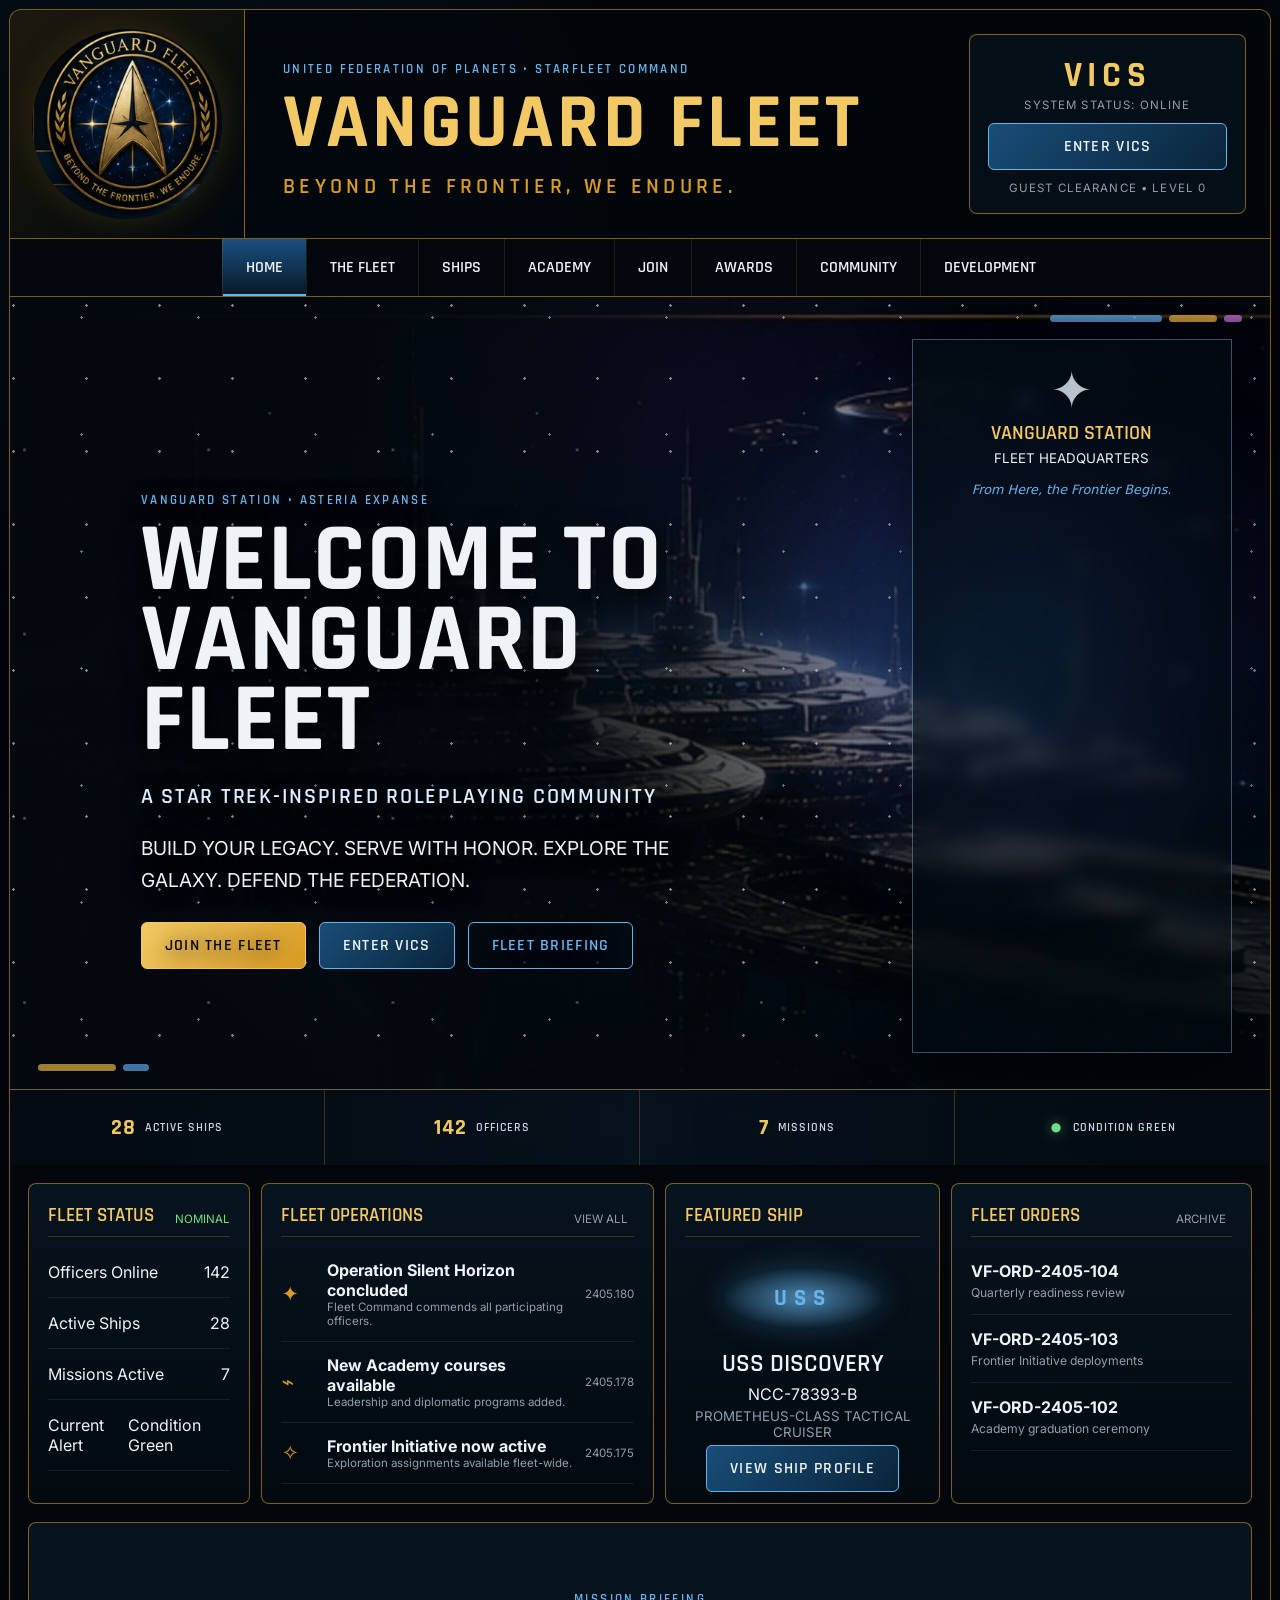
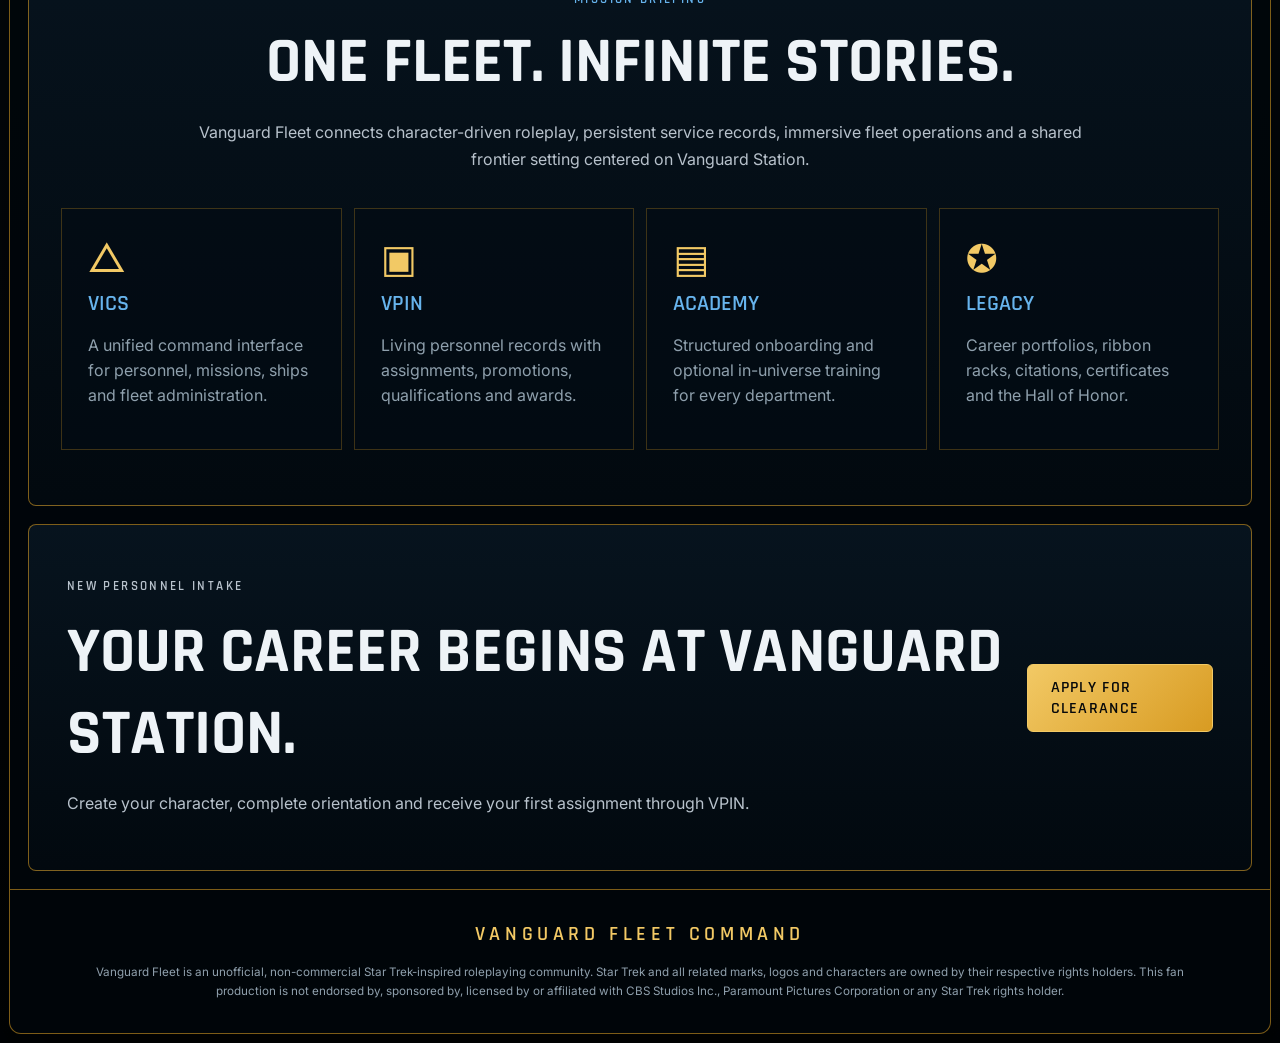
==== commit 8538b0e7: "Add files via upload" ====
--- a/index.html
+++ b/index.html
@@ -50,8 +50,15 @@
 
 
     <main>
-<section class="hero">
+
+<section class="hero cinematic-hero">
+  <div class="starfield starfield-a" aria-hidden="true"></div>
+  <div class="starfield starfield-b" aria-hidden="true"></div>
+  <div class="nebula-glow" aria-hidden="true"></div>
   <div class="hero-shade"></div>
+  <div class="lcars-overlay lcars-top" aria-hidden="true"><span></span><span></span><span></span></div>
+  <div class="lcars-overlay lcars-bottom" aria-hidden="true"><span></span><span></span></div>
+
   <div class="hero-copy">
     <p class="system-label">Vanguard Station • Asteria Expanse</p>
     <h2>Welcome to<br>Vanguard Fleet</h2>
@@ -60,16 +67,25 @@
     <div class="button-row">
       <a class="btn btn-gold" href="join.html">Join the Fleet</a>
       <button class="btn btn-blue" data-open="login">Enter VICS</button>
-      <a class="btn btn-ghost" href="about.html">Fleet briefing</a>
+      <a class="btn btn-ghost" href="about.html">Fleet Briefing</a>
     </div>
   </div>
+
   <aside class="station-chip">
     <span class="station-symbol">✦</span>
     <strong>Vanguard Station</strong>
     <small>Fleet Headquarters</small>
     <em>From Here, the Frontier Begins.</em>
   </aside>
+
+  <div class="hero-status" aria-label="Fleet status">
+    <span><b>28</b> Active Ships</span>
+    <span><b>142</b> Officers</span>
+    <span><b>7</b> Missions</span>
+    <span class="condition-green"><b>●</b> Condition Green</span>
+  </div>
 </section>
+
 <section class="command-deck">
   <article class="panel status-panel">
     <header><h3>Fleet Status</h3><span class="status-online">Nominal</span></header>
--- a/styles.css
+++ b/styles.css
@@ -79,3 +79,249 @@
 .roadmap .complete{border-color:#5dcf73;color:#79e68d}.roadmap .active-status{border-color:var(--gold);color:var(--gold2)}
 @media(max-width:900px){.content-grid,.award-grid,.roadmap{grid-template-columns:1fr 1fr}.ship-grid{grid-template-columns:1fr}.steps{grid-template-columns:1fr 1fr}.division-grid{grid-template-columns:1fr}.span-2{grid-column:span 2}}
 @media(max-width:600px){.content-grid,.award-grid,.roadmap,.steps{grid-template-columns:1fr}.span-2{grid-column:auto}.page-hero{padding:52px 22px}.page-hero h2{font-size:3.2rem}}
+
+
+/* Version 2.2 — Cinematic Vanguard Station hero */
+.cinematic-hero{
+  position:relative;
+  min-height:clamp(590px,72vh,820px);
+  overflow:hidden;
+  isolation:isolate;
+  background:
+    linear-gradient(90deg,rgba(1,5,10,.94) 0%,rgba(2,8,14,.76) 34%,rgba(2,8,14,.14) 66%,rgba(1,5,10,.56) 100%),
+    linear-gradient(180deg,rgba(0,0,0,.08),rgba(0,0,0,.14) 58%,rgba(0,0,0,.86)),
+    url("vanguard-hero.jpg") center 38%/cover no-repeat;
+}
+.cinematic-hero::before{
+  content:"";
+  position:absolute;
+  inset:0;
+  z-index:-1;
+  background:
+    radial-gradient(circle at 74% 39%,rgba(64,137,227,.22),transparent 26%),
+    radial-gradient(circle at 52% 14%,rgba(91,49,161,.18),transparent 34%);
+  animation:heroPulse 7s ease-in-out infinite alternate;
+}
+.cinematic-hero::after{
+  content:"";
+  position:absolute;
+  inset:0;
+  pointer-events:none;
+  background:linear-gradient(115deg,transparent 42%,rgba(148,207,255,.11) 49%,transparent 56%);
+  transform:translateX(-130%);
+  animation:lightSweep 11s ease-in-out infinite;
+}
+.cinematic-hero .hero-copy{
+  position:relative;
+  z-index:5;
+  max-width:710px;
+  padding:clamp(74px,10vw,132px) clamp(24px,6vw,88px) 142px;
+  text-shadow:0 3px 22px rgba(0,0,0,.95);
+}
+.cinematic-hero .hero-copy h2{
+  font-size:clamp(3.7rem,7.6vw,7.2rem);
+  line-height:.82;
+  letter-spacing:.015em;
+}
+.cinematic-hero .hero-copy>p:not(.system-label):not(.hero-kicker){
+  max-width:620px;
+  font-size:clamp(1rem,1.5vw,1.24rem);
+}
+.cinematic-hero .hero-kicker{
+  color:#dbeeff;
+  font-size:clamp(1rem,1.7vw,1.35rem);
+  letter-spacing:.08em;
+}
+.cinematic-hero .station-chip{
+  z-index:6;
+  right:clamp(22px,5vw,76px);
+  bottom:112px;
+  padding:18px 20px;
+  backdrop-filter:blur(8px);
+  background:linear-gradient(135deg,rgba(3,12,20,.78),rgba(3,12,20,.42));
+  border:1px solid rgba(181,215,244,.35);
+  box-shadow:0 18px 50px rgba(0,0,0,.42);
+}
+.hero-status{
+  position:absolute;
+  z-index:7;
+  left:0;
+  right:0;
+  bottom:0;
+  min-height:76px;
+  display:grid;
+  grid-template-columns:repeat(4,1fr);
+  border-top:1px solid rgba(212,172,78,.52);
+  background:linear-gradient(90deg,rgba(3,10,17,.95),rgba(7,19,31,.86),rgba(3,10,17,.95));
+  backdrop-filter:blur(12px);
+}
+.hero-status span{
+  display:flex;
+  align-items:center;
+  justify-content:center;
+  gap:9px;
+  padding:15px 12px;
+  color:#c6d5e2;
+  text-transform:uppercase;
+  letter-spacing:.08em;
+  font:600 .78rem Rajdhani;
+  border-right:1px solid rgba(212,172,78,.24);
+}
+.hero-status span:last-child{border-right:0}
+.hero-status b{
+  color:#f0c85e;
+  font-size:1.35rem;
+}
+.hero-status .condition-green b{
+  color:#70dc87;
+  filter:drop-shadow(0 0 7px rgba(112,220,135,.62));
+}
+.starfield{
+  position:absolute;
+  inset:-20%;
+  z-index:1;
+  pointer-events:none;
+  opacity:.52;
+  background-image:
+    radial-gradient(circle,#fff 0 1px,transparent 1.5px),
+    radial-gradient(circle,#b9dfff 0 1px,transparent 1.4px);
+  background-size:73px 73px,117px 117px;
+  background-position:0 0,31px 19px;
+}
+.starfield-a{animation:starDrift 70s linear infinite}
+.starfield-b{
+  opacity:.24;
+  transform:scale(1.22);
+  background-size:151px 151px,219px 219px;
+  animation:starDriftReverse 105s linear infinite;
+}
+.nebula-glow{
+  position:absolute;
+  z-index:2;
+  width:50%;
+  height:72%;
+  right:-6%;
+  top:3%;
+  border-radius:50%;
+  background:radial-gradient(ellipse,rgba(49,107,205,.22),rgba(64,37,142,.12) 38%,transparent 70%);
+  filter:blur(18px);
+  animation:nebulaBreathe 9s ease-in-out infinite alternate;
+}
+.lcars-overlay{
+  position:absolute;
+  z-index:8;
+  display:flex;
+  gap:7px;
+  opacity:.74;
+  pointer-events:none;
+}
+.lcars-overlay span{height:7px;border-radius:999px;background:#d7a63b}
+.lcars-top{top:18px;right:28px}
+.lcars-top span:nth-child(1){width:112px;background:#559bd8}
+.lcars-top span:nth-child(2){width:48px}
+.lcars-top span:nth-child(3){width:18px;background:#b668d1}
+.lcars-bottom{left:28px;bottom:94px}
+.lcars-bottom span:nth-child(1){width:78px}
+.lcars-bottom span:nth-child(2){width:26px;background:#559bd8}
+
+@keyframes starDrift{
+  from{transform:translate3d(0,0,0)}
+  to{transform:translate3d(-110px,70px,0)}
+}
+@keyframes starDriftReverse{
+  from{transform:scale(1.22) translate3d(-40px,-20px,0)}
+  to{transform:scale(1.22) translate3d(95px,-70px,0)}
+}
+@keyframes nebulaBreathe{
+  from{opacity:.56;transform:scale(.96)}
+  to{opacity:1;transform:scale(1.08)}
+}
+@keyframes heroPulse{
+  from{opacity:.55}
+  to{opacity:1}
+}
+@keyframes lightSweep{
+  0%,62%{transform:translateX(-140%)}
+  82%,100%{transform:translateX(140%)}
+}
+
+@media(max-width:900px){
+  .cinematic-hero{
+    min-height:720px;
+    background-position:63% center;
+  }
+  .cinematic-hero .hero-copy{
+    padding:76px 26px 210px;
+    max-width:620px;
+  }
+  .cinematic-hero .station-chip{
+    left:26px;
+    right:auto;
+    bottom:102px;
+  }
+  .hero-status{grid-template-columns:repeat(2,1fr)}
+  .hero-status span:nth-child(2){border-right:0}
+  .hero-status span{min-height:48px}
+}
+@media(max-width:600px){
+  .cinematic-hero{
+    min-height:760px;
+    background-position:68% center;
+  }
+  .cinematic-hero .hero-copy{
+    padding-top:62px;
+  }
+  .cinematic-hero .hero-copy h2{
+    font-size:3.8rem;
+  }
+  .cinematic-hero .station-chip{
+    bottom:116px;
+  }
+  .hero-status span{
+    font-size:.66rem;
+    letter-spacing:.04em;
+  }
+  .hero-status b{font-size:1.05rem}
+}
+@media(prefers-reduced-motion:reduce){
+  .starfield,.nebula-glow,.cinematic-hero::before,.cinematic-hero::after{animation:none!important}
+}
+
+
+/* Version 2.2.1 — Vanguard Station information-card overflow fix */
+.cinematic-hero .station-chip{
+  box-sizing:border-box;
+  width:min(320px,calc(100% - 48px));
+  max-width:calc(100% - 48px);
+  right:24px;
+  left:auto;
+  overflow:hidden;
+  white-space:normal;
+  text-align:center;
+}
+.cinematic-hero .station-chip strong,
+.cinematic-hero .station-chip small,
+.cinematic-hero .station-chip em{
+  display:block;
+  max-width:100%;
+  overflow-wrap:anywhere;
+}
+@media(min-width:901px){
+  .cinematic-hero .station-chip{
+    right:clamp(24px,3vw,52px);
+  }
+}
+@media(max-width:900px){
+  .cinematic-hero .station-chip{
+    left:24px;
+    right:24px;
+    width:auto;
+    max-width:none;
+  }
+}
+@media(max-width:600px){
+  .cinematic-hero .station-chip{
+    left:16px;
+    right:16px;
+  }
+}
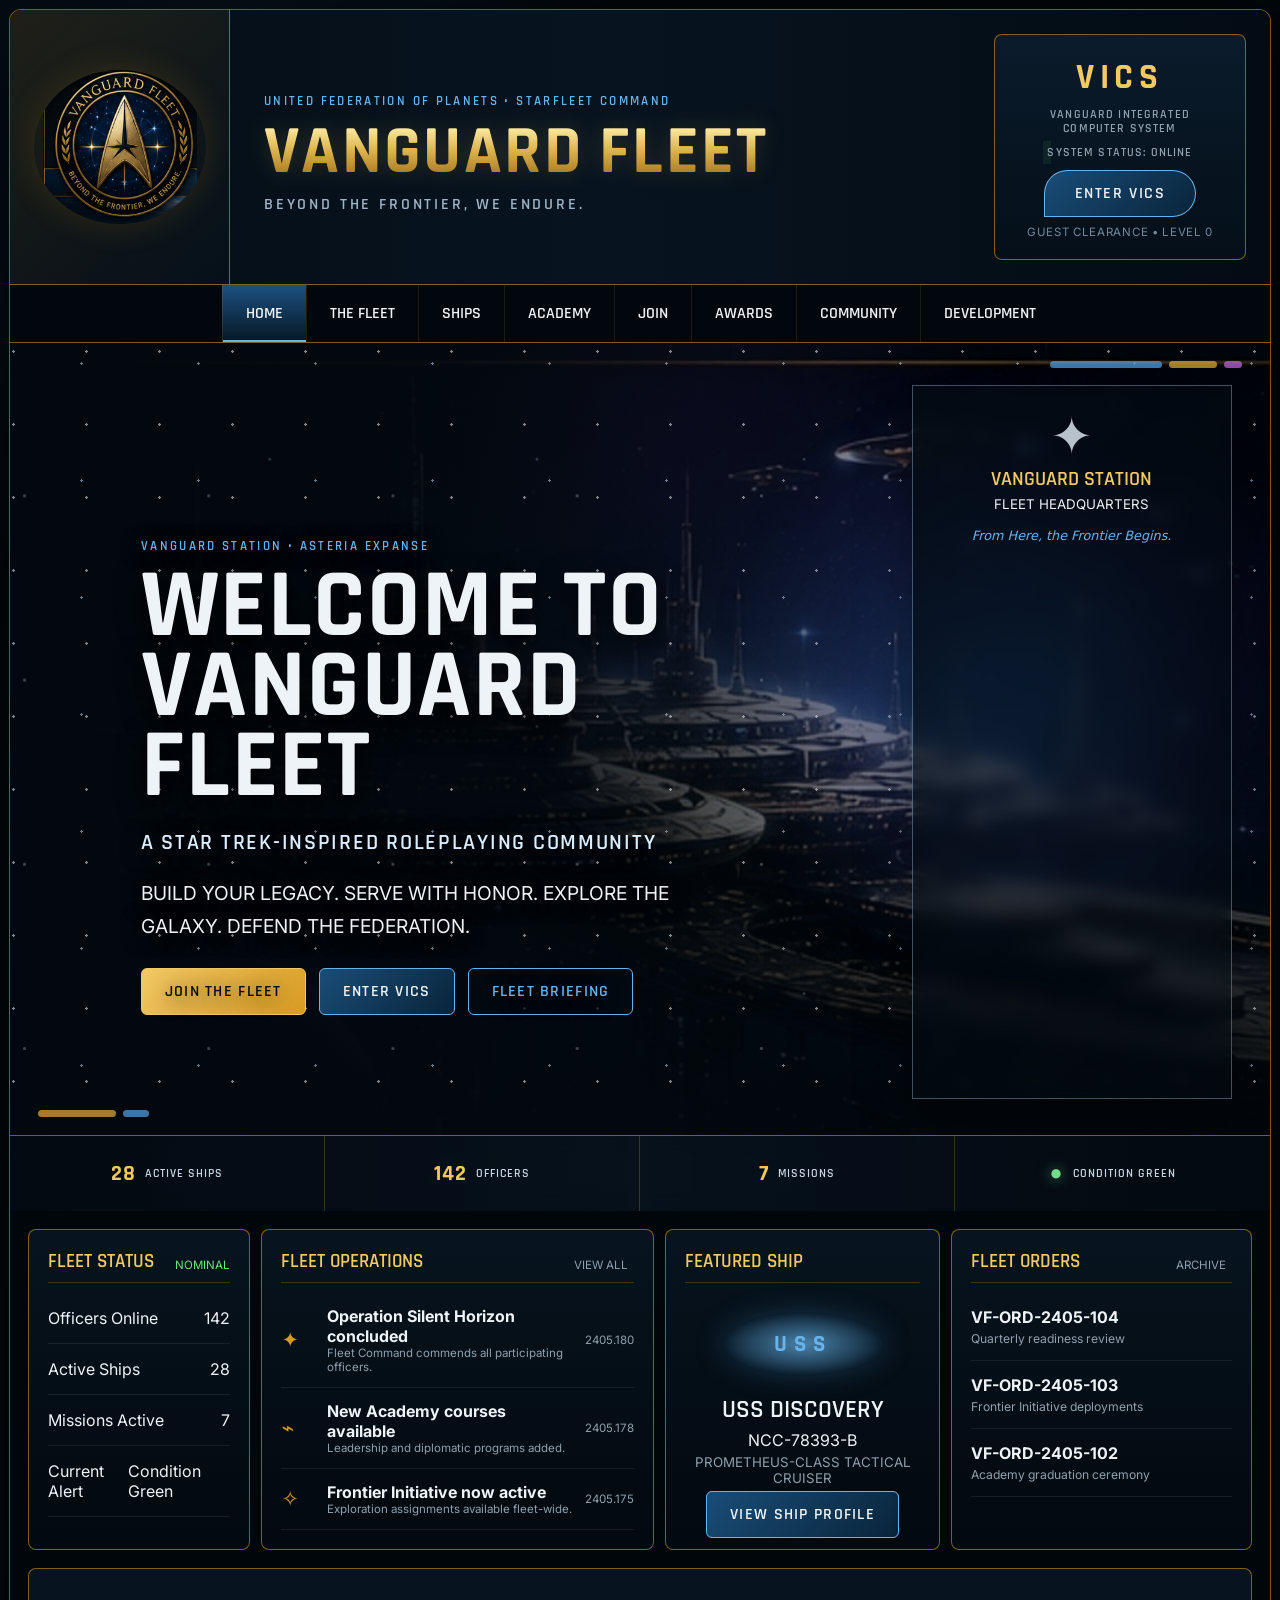
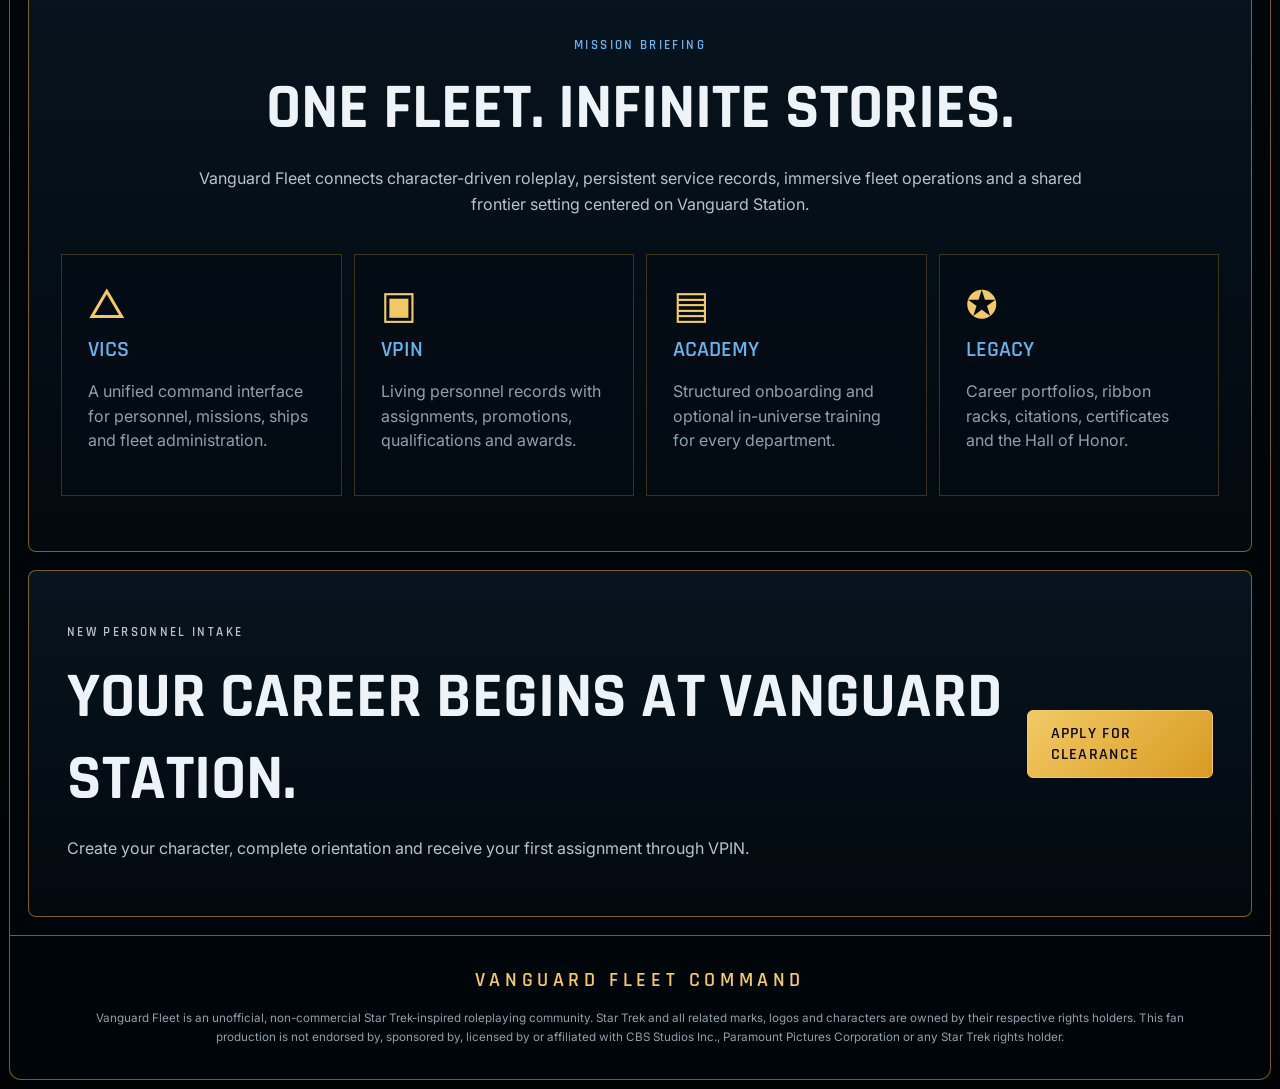
==== commit c04bb6bf: "Add files via upload" ====
--- a/index.html
+++ b/index.html
@@ -15,24 +15,27 @@
 <body>
   <div class="site-shell">
     
-<header class="masthead">
+
+<header class="masthead command-header">
   <a class="brand-mark" href="index.html" aria-label="Vanguard Fleet home">
     <img src="vanguard-logo.jpg" alt="Vanguard Fleet emblem">
   </a>
+
   <div class="brand-copy">
     <p class="system-label">United Federation of Planets • Starfleet Command</p>
-    <h1>Vanguard Fleet</h1>
+    <h1><span>Vanguard</span><span>Fleet</span></h1>
     <p class="motto">Beyond the Frontier, We Endure.</p>
   </div>
-  <section class="access-panel">
-    <div>
-      <strong>VICS</strong>
-      <span>System status: online</span>
-    </div>
-    <button class="btn btn-blue" data-open="login">Enter VICS</button>
-    <small>Guest clearance • Level 0</small>
+
+  <section class="access-panel vics-panel">
+    <strong class="vics-title">VICS</strong>
+    <span class="vics-full-name">Vanguard Integrated<br>Computer System</span>
+    <span class="vics-status"><i></i> System Status: Online</span>
+    <button class="btn btn-blue vics-button" data-open="login">Enter VICS</button>
+    <small>Guest Clearance • Level 0</small>
   </section>
 </header>
+
 
 <nav class="main-nav">
   <button id="nav-toggle" class="nav-toggle" aria-expanded="false">☰ Menu</button>
--- a/styles.css
+++ b/styles.css
@@ -325,3 +325,246 @@
     right:16px;
   }
 }
+
+
+/* Version 2.3 — Command Header */
+.command-header{
+  display:grid;
+  grid-template-columns:220px minmax(0,1fr) 300px;
+  align-items:stretch;
+  min-height:190px;
+  border-bottom:1px solid var(--line);
+  background:
+    linear-gradient(90deg,rgba(4,14,23,.98),rgba(7,20,32,.96) 48%,rgba(3,12,20,.98));
+}
+
+.command-header .brand-mark{
+  display:flex;
+  align-items:center;
+  justify-content:center;
+  min-width:0;
+  padding:18px;
+  border-right:1px solid var(--line);
+  overflow:hidden;
+}
+
+.command-header .brand-mark img{
+  display:block;
+  width:min(172px,100%);
+  height:auto;
+  max-height:154px;
+  object-fit:contain;
+  margin:auto;
+  transition:transform .25s ease,filter .25s ease;
+}
+
+.command-header .brand-mark:hover img{
+  transform:scale(1.055);
+  filter:drop-shadow(0 0 12px rgba(226,181,66,.7));
+}
+
+.command-header .brand-copy{
+  display:flex;
+  flex-direction:column;
+  justify-content:center;
+  min-width:0;
+  padding:24px 34px;
+}
+
+.command-header .brand-copy h1{
+  display:flex;
+  flex-wrap:wrap;
+  gap:.22em;
+  margin:2px 0 4px;
+  font:700 clamp(3.2rem,5.3vw,5.5rem)/.82 Rajdhani,sans-serif;
+  letter-spacing:.035em;
+  text-transform:uppercase;
+  background:linear-gradient(180deg,#fff0aa 0%,#ddb44e 45%,#9d6d18 100%);
+  -webkit-background-clip:text;
+  background-clip:text;
+  color:transparent;
+  filter:drop-shadow(0 0 11px rgba(221,180,78,.2));
+}
+
+.command-header .brand-copy h1 span{
+  white-space:nowrap;
+}
+
+.command-header .motto{
+  margin:9px 0 0;
+  color:#9eb4c7;
+  font-size:.98rem;
+  letter-spacing:.18em;
+}
+
+.vics-panel{
+  display:flex;
+  flex-direction:column;
+  align-items:center;
+  justify-content:center;
+  gap:8px;
+  min-width:0;
+  padding:20px 24px;
+  text-align:center;
+  border-left:1px solid var(--line);
+  background:
+    linear-gradient(180deg,rgba(11,29,45,.94),rgba(4,15,25,.98));
+}
+
+.vics-title{
+  color:var(--gold2);
+  font:700 2.25rem/.9 Rajdhani,sans-serif;
+  letter-spacing:.12em;
+}
+
+.vics-full-name{
+  color:#9bc4e6;
+  font:600 .83rem/1.25 Rajdhani,sans-serif;
+  letter-spacing:.08em;
+  text-transform:uppercase;
+}
+
+.vics-status{
+  display:flex;
+  align-items:center;
+  justify-content:center;
+  gap:8px;
+  color:#8fe3a0;
+  font:600 .78rem Rajdhani,sans-serif;
+  letter-spacing:.08em;
+  text-transform:uppercase;
+}
+
+.vics-status i{
+  width:9px;
+  height:9px;
+  flex:0 0 9px;
+  border-radius:50%;
+  background:#65df7f;
+  box-shadow:0 0 0 4px rgba(101,223,127,.08),0 0 12px rgba(101,223,127,.85);
+  animation:vicsPulse 1.8s ease-in-out infinite;
+}
+
+.vics-button{
+  min-width:152px;
+  margin-top:2px;
+  border-radius:999px 999px 999px 14px;
+  letter-spacing:.1em;
+}
+
+.vics-panel small{
+  color:#71899d;
+  letter-spacing:.06em;
+}
+
+@keyframes vicsPulse{
+  0%,100%{opacity:1;transform:scale(1)}
+  50%{opacity:.45;transform:scale(.78)}
+}
+
+@media(max-width:980px){
+  .command-header{
+    grid-template-columns:180px minmax(0,1fr) 260px;
+  }
+
+  .command-header .brand-copy{
+    padding-left:24px;
+    padding-right:24px;
+  }
+
+  .command-header .brand-copy h1{
+    font-size:clamp(2.7rem,5vw,4.2rem);
+  }
+}
+
+@media(max-width:760px){
+  .command-header{
+    grid-template-columns:140px minmax(0,1fr);
+    min-height:auto;
+  }
+
+  .command-header .brand-mark{
+    grid-row:1;
+    grid-column:1;
+    padding:14px;
+  }
+
+  .command-header .brand-mark img{
+    width:116px;
+    max-height:116px;
+  }
+
+  .command-header .brand-copy{
+    grid-row:1;
+    grid-column:2;
+    padding:18px;
+  }
+
+  .command-header .brand-copy h1{
+    display:block;
+    font-size:clamp(2.4rem,10vw,3.8rem);
+    line-height:.78;
+  }
+
+  .command-header .brand-copy h1 span{
+    display:block;
+  }
+
+  .command-header .motto{
+    font-size:.72rem;
+    letter-spacing:.12em;
+  }
+
+  .vics-panel{
+    grid-column:1 / -1;
+    grid-row:2;
+    min-height:138px;
+    border-left:0;
+    border-top:1px solid var(--line);
+  }
+
+  .vics-full-name br{
+    display:none;
+  }
+}
+
+@media(max-width:480px){
+  .command-header{
+    grid-template-columns:112px minmax(0,1fr);
+  }
+
+  .command-header .brand-mark{
+    padding:10px;
+  }
+
+  .command-header .brand-mark img{
+    width:94px;
+    max-height:94px;
+  }
+
+  .command-header .brand-copy{
+    padding:14px 12px;
+  }
+
+  .command-header .brand-copy .system-label{
+    font-size:.56rem;
+    letter-spacing:.08em;
+  }
+
+  .command-header .brand-copy h1{
+    font-size:2.35rem;
+  }
+
+  .command-header .motto{
+    font-size:.62rem;
+    line-height:1.35;
+  }
+
+  .vics-panel{
+    padding:17px;
+  }
+}
+
+@media(prefers-reduced-motion:reduce){
+  .vics-status i{animation:none}
+}
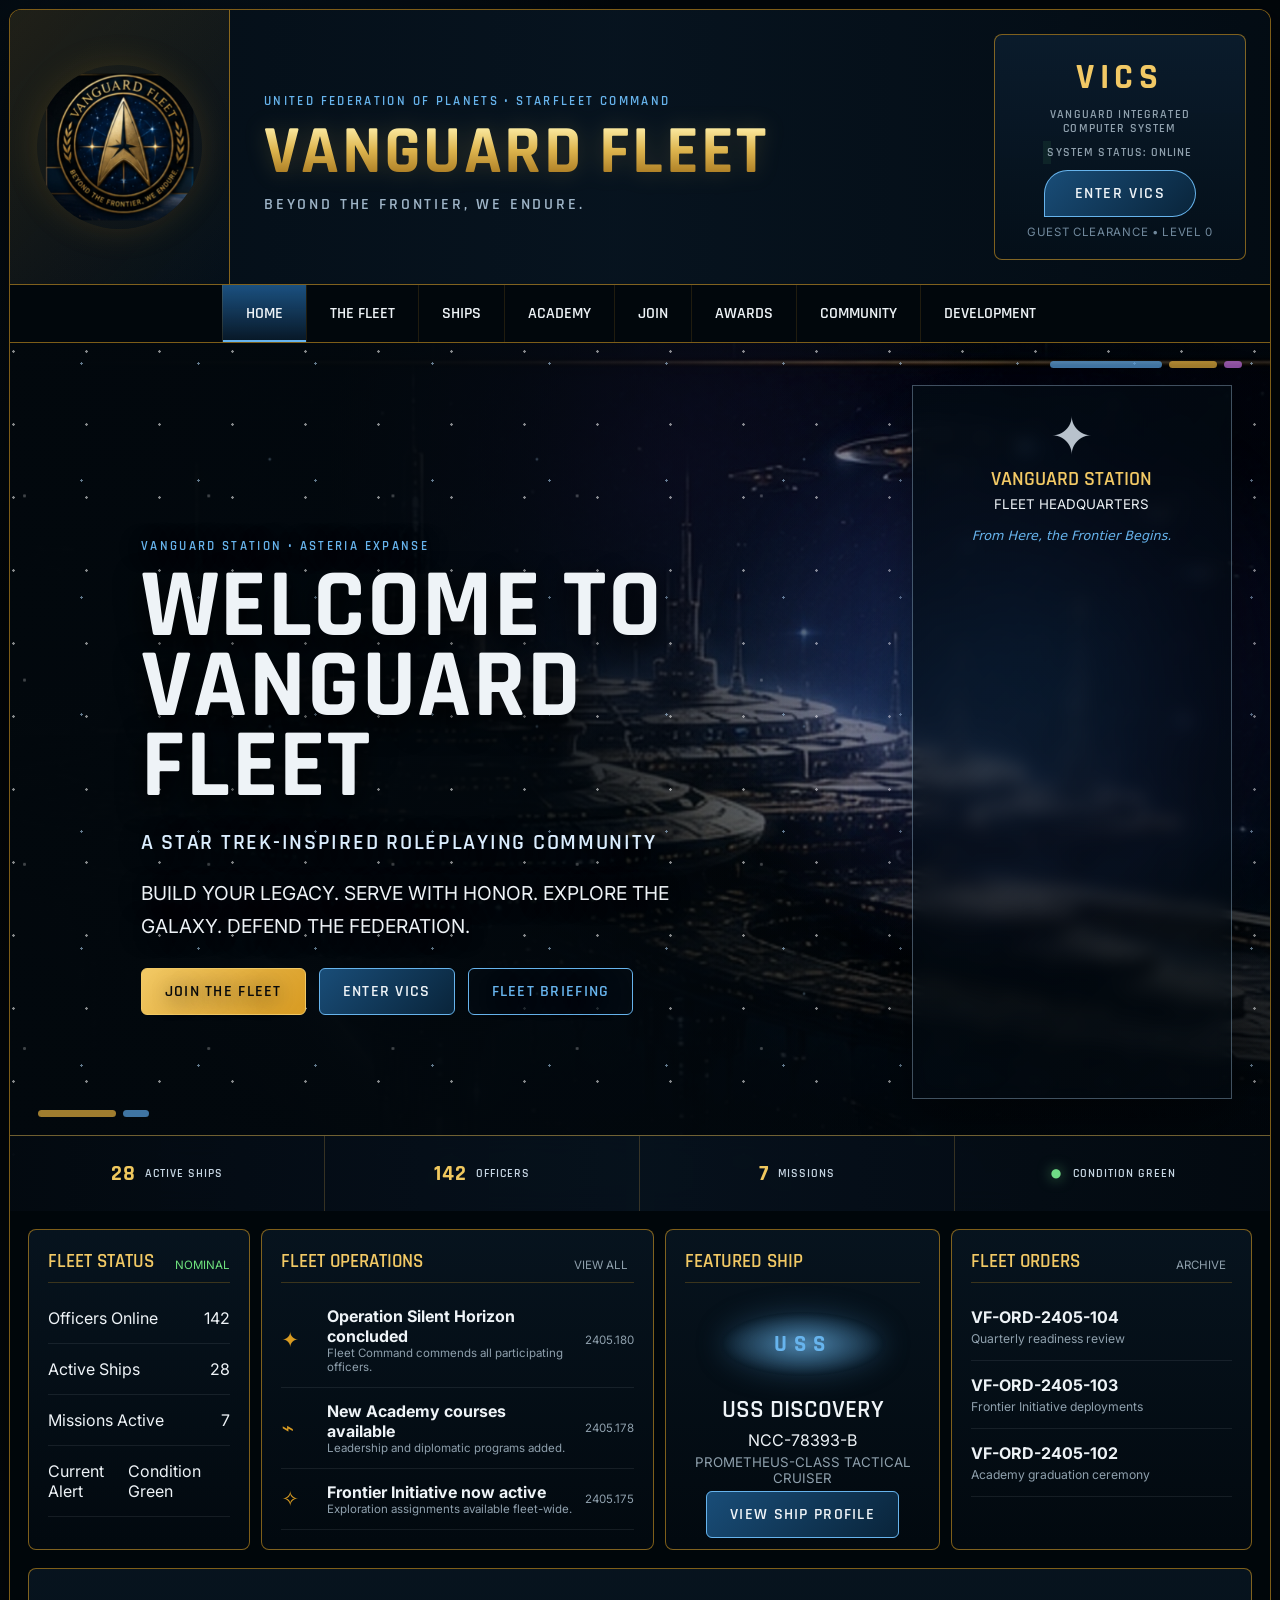
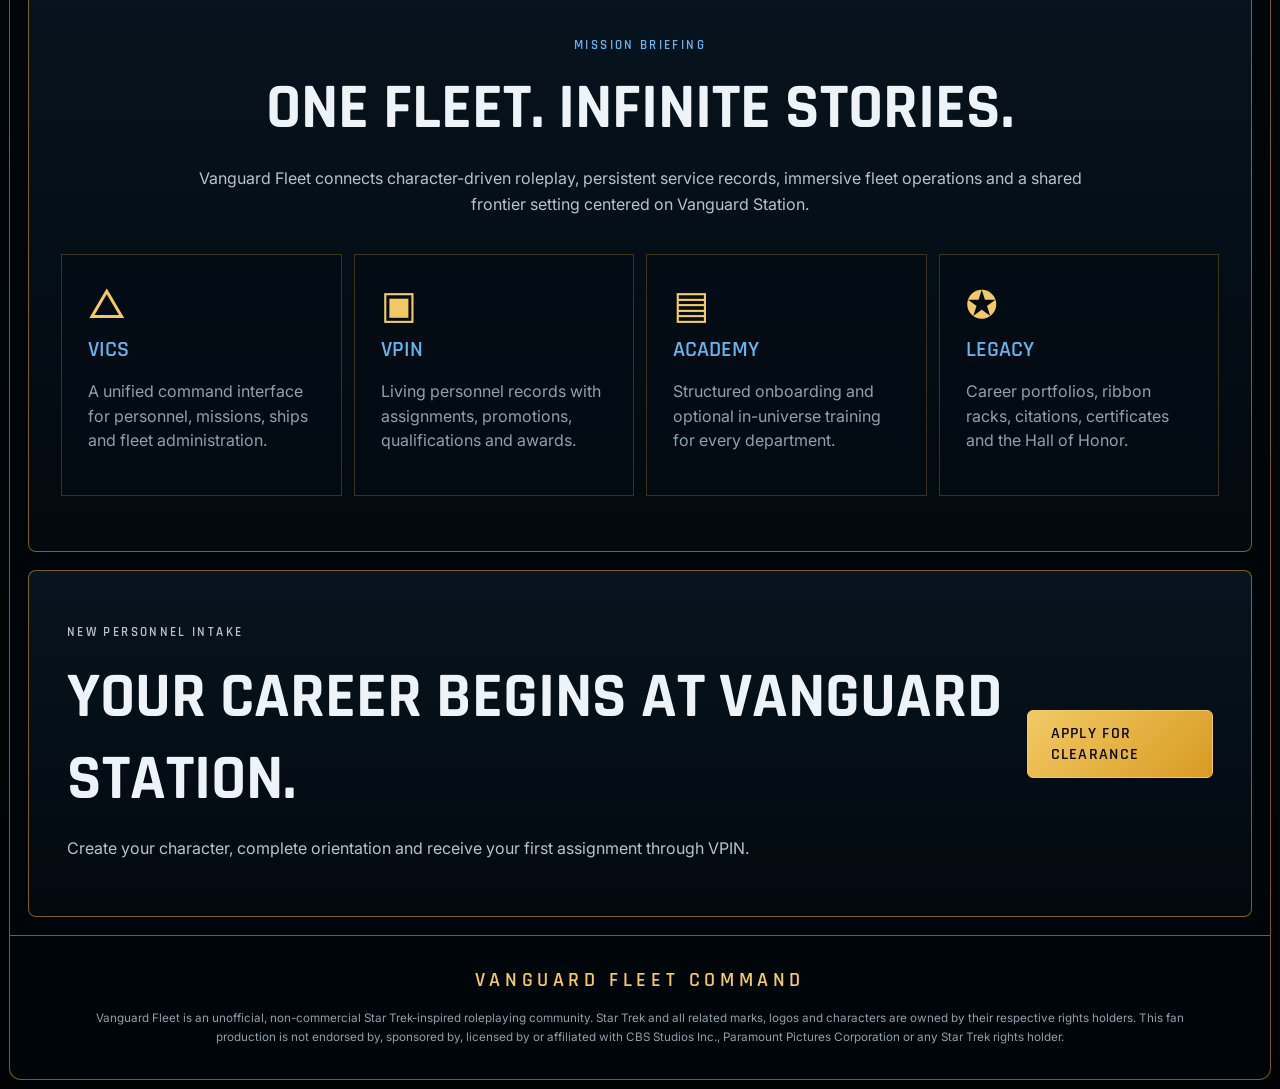
==== commit 13c95a68: "Add files via upload" ====
--- a/index.html
+++ b/index.html
@@ -18,7 +18,7 @@
 
 <header class="masthead command-header">
   <a class="brand-mark" href="index.html" aria-label="Vanguard Fleet home">
-    <img src="vanguard-logo.jpg" alt="Vanguard Fleet emblem">
+    <img src="vanguard-logo.png" alt="Vanguard Fleet emblem">
   </a>
 
   <div class="brand-copy">
--- a/styles.css
+++ b/styles.css
@@ -568,3 +568,50 @@
 @media(prefers-reduced-motion:reduce){
   .vics-status i{animation:none}
 }
+
+
+/* Version 2.3.2 — True centered transparent fleet emblem */
+.command-header .brand-mark{
+  padding:16px;
+  display:flex;
+  align-items:center;
+  justify-content:center;
+}
+
+.command-header .brand-mark img{
+  width:min(176px,88%);
+  height:auto;
+  max-height:176px;
+  margin:auto;
+  object-fit:contain;
+  object-position:center;
+  transform:none;
+}
+
+.command-header .brand-mark:hover img{
+  transform:scale(1.055);
+}
+
+@media(max-width:760px){
+  .command-header .brand-mark img{
+    width:min(120px,86%);
+    max-height:120px;
+    transform:none;
+  }
+
+  .command-header .brand-mark:hover img{
+    transform:scale(1.04);
+  }
+}
+
+@media(max-width:480px){
+  .command-header .brand-mark img{
+    width:min(96px,84%);
+    max-height:96px;
+    transform:none;
+  }
+
+  .command-header .brand-mark:hover img{
+    transform:scale(1.035);
+  }
+}
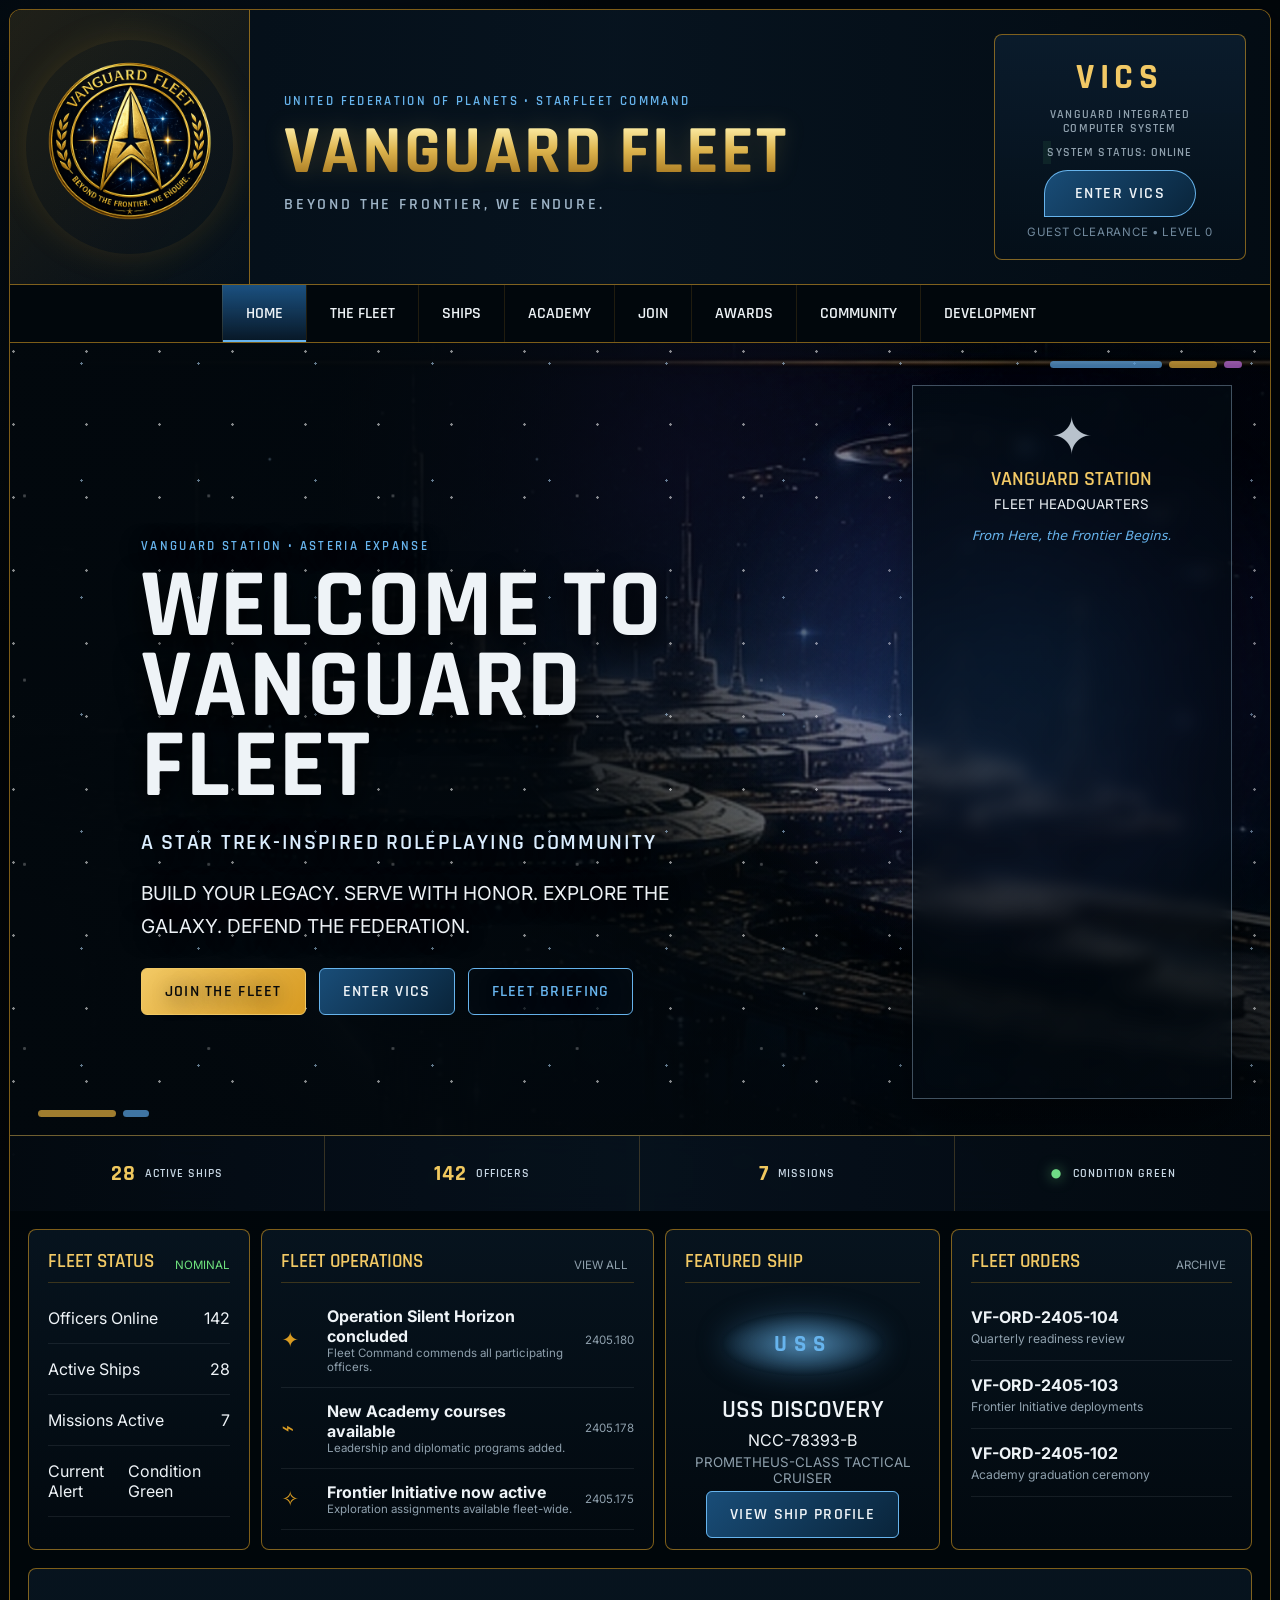
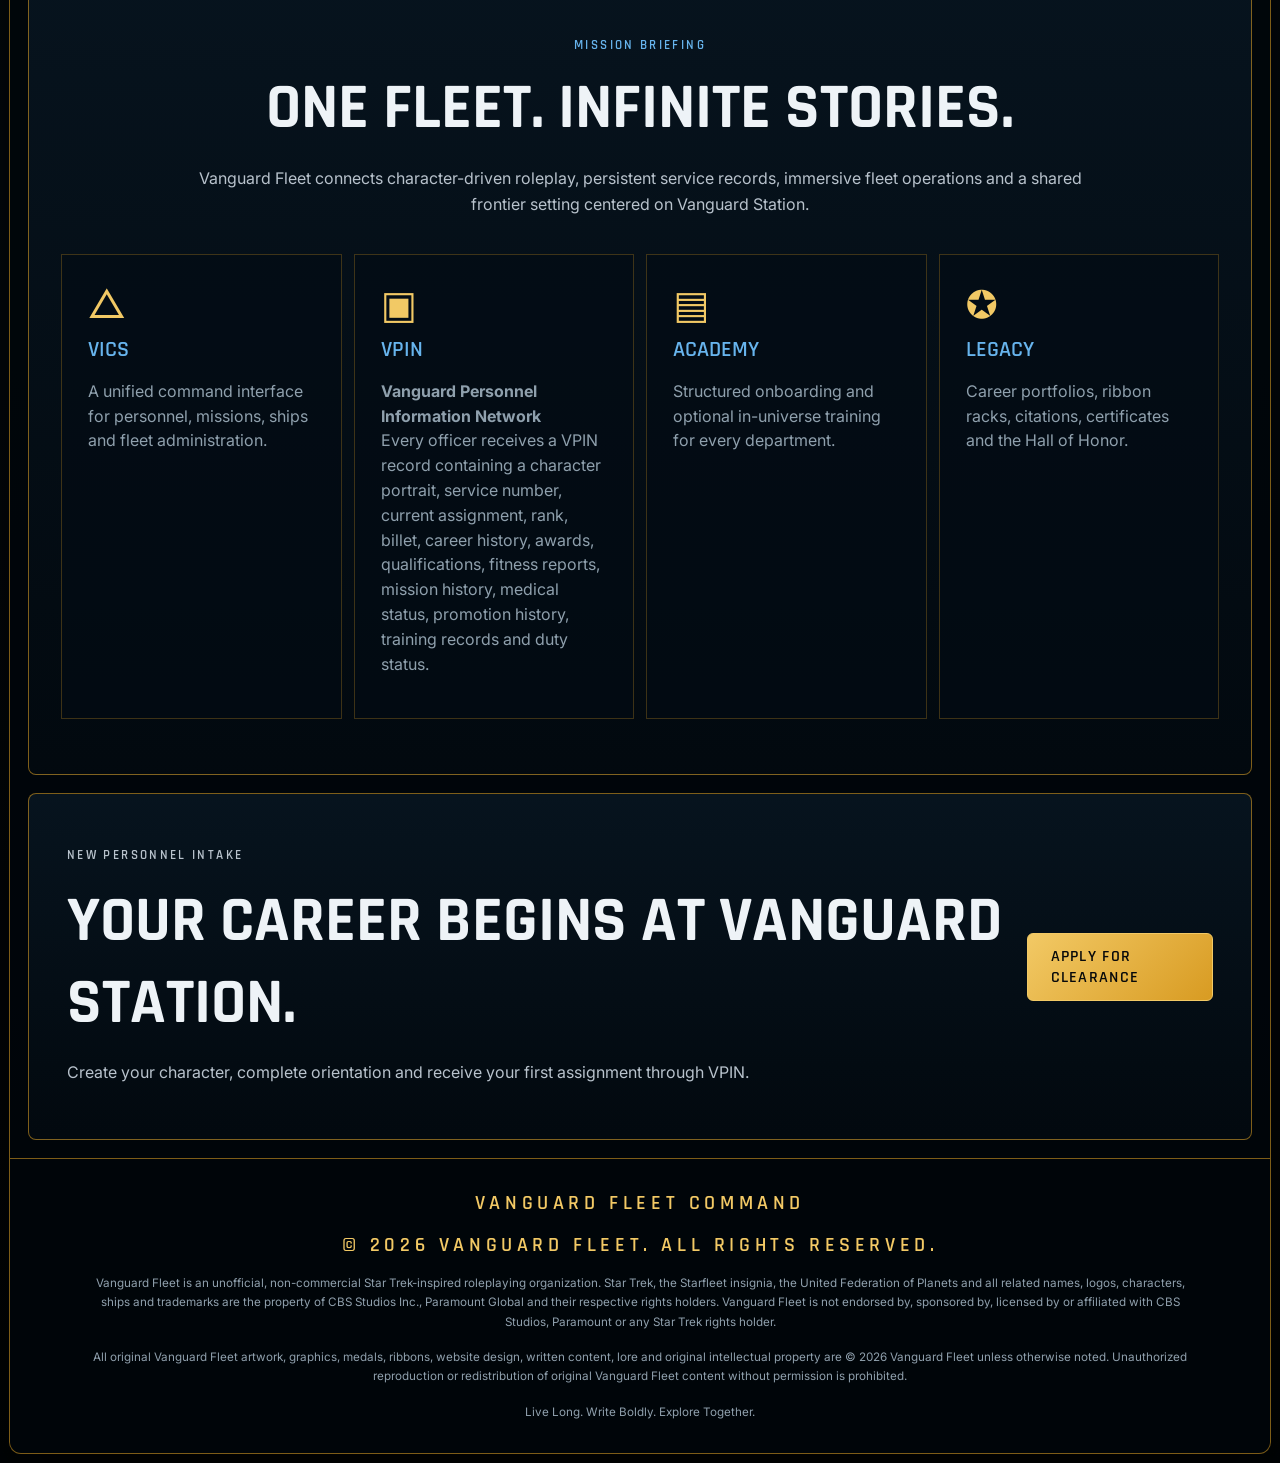
==== commit eac30cc6: "Add files via upload" ====
--- a/index.html
+++ b/index.html
@@ -127,7 +127,7 @@
   </div>
   <div class="feature-grid">
     <article><span>△</span><h3>VICS</h3><p>A unified command interface for personnel, missions, ships and fleet administration.</p></article>
-    <article><span>▣</span><h3>VPIN</h3><p>Living personnel records with assignments, promotions, qualifications and awards.</p></article>
+    <article><span>▣</span><h3>VPIN</h3><p><strong>Vanguard Personnel Information Network</strong><br>Every officer receives a VPIN Record containing a character portrait, service number, current assignment, rank, billet, career history, awards, qualifications, fitness reports, mission history, medical status, promotion history, training records and duty status.</p></article>
     <article><span>▤</span><h3>Academy</h3><p>Structured onboarding and optional in-universe training for every department.</p></article>
     <article><span>✪</span><h3>Legacy</h3><p>Career portfolios, ribbon racks, citations, certificates and the Hall of Honor.</p></article>
   </div>
@@ -140,7 +140,14 @@
     
 <footer>
   <strong>Vanguard Fleet Command</strong>
-  <p>Vanguard Fleet is an unofficial, non-commercial Star Trek-inspired roleplaying community. Star Trek and all related marks, logos and characters are owned by their respective rights holders. This fan production is not endorsed by, sponsored by, licensed by or affiliated with CBS Studios Inc., Paramount Pictures Corporation or any Star Trek rights holder.</p>
+
+  <p><strong>© 2026 Vanguard Fleet. All Rights Reserved.</strong></p>
+
+  <p>Vanguard Fleet is an unofficial, non-commercial Star Trek-inspired roleplaying organization. Star Trek, the Starfleet insignia, the United Federation of Planets and all related names, logos, characters, ships and trademarks are the property of CBS Studios Inc., Paramount Global and their respective rights holders. Vanguard Fleet is not endorsed by, sponsored by, licensed by or affiliated with CBS Studios, Paramount or any Star Trek rights holder.</p>
+
+  <p>All original Vanguard Fleet artwork, graphics, medals, ribbons, website design, written content, lore and original intellectual property are © 2026 Vanguard Fleet unless otherwise noted. Unauthorized reproduction or redistribution of original Vanguard Fleet content without permission is prohibited.</p>
+
+  <p class="footer-motto"><strong>Live Long. Write Boldly. Explore Together.</strong></p>
 </footer>
 
   </div>
--- a/styles.css
+++ b/styles.css
@@ -615,3 +615,297 @@
     transform:scale(1.035);
   }
 }
+
+
+/* Version 2.4 — Awards medal and ribbon gallery */
+.visual-awards{
+  grid-template-columns:repeat(3,minmax(0,1fr));
+  align-items:stretch;
+}
+
+.award-card{
+  display:flex;
+  flex-direction:column;
+  overflow:hidden;
+  padding:0 !important;
+}
+
+.award-card img{
+  display:block;
+  width:100%;
+  aspect-ratio:4/5.2;
+  object-fit:cover;
+  background:#07131f;
+  border-bottom:1px solid var(--line);
+}
+
+.award-card-copy{
+  display:flex;
+  flex:1;
+  flex-direction:column;
+  padding:22px;
+}
+
+.award-card-copy h3{
+  margin-top:4px;
+}
+
+.award-card-copy p:not(.system-label){
+  flex:1;
+}
+
+.award-card-copy .btn{
+  align-self:flex-start;
+  margin-top:8px;
+}
+
+@media(max-width:900px){
+  .visual-awards{grid-template-columns:repeat(2,minmax(0,1fr))}
+}
+
+@media(max-width:560px){
+  .visual-awards{grid-template-columns:1fr}
+}
+
+
+/* Version 2.4.1 — Corrected isolated fleet seal */
+.command-header .brand-mark{
+  padding:14px !important;
+  display:flex !important;
+  align-items:center !important;
+  justify-content:center !important;
+  overflow:hidden;
+}
+
+.command-header .brand-mark img{
+  display:block !important;
+  width:min(184px,90%) !important;
+  height:auto !important;
+  max-width:100% !important;
+  max-height:184px !important;
+  margin:auto !important;
+  object-fit:contain !important;
+  object-position:center !important;
+  transform:none !important;
+}
+
+.command-header .brand-mark:hover img{
+  transform:scale(1.045) !important;
+}
+
+@media(max-width:760px){
+  .command-header .brand-mark img{
+    width:min(122px,88%) !important;
+    max-height:122px !important;
+  }
+}
+
+@media(max-width:480px){
+  .command-header .brand-mark img{
+    width:min(96px,86%) !important;
+    max-height:96px !important;
+  }
+}
+
+
+/* Version 2.4.3 — Award paths and larger centered emblem */
+.command-header .brand-mark{
+  position:relative !important;
+  display:flex !important;
+  align-items:center !important;
+  justify-content:center !important;
+  padding:8px !important;
+  overflow:hidden !important;
+}
+
+.command-header .brand-mark img{
+  display:block !important;
+  width:min(218px,96%) !important;
+  height:auto !important;
+  max-width:96% !important;
+  max-height:218px !important;
+  margin:auto !important;
+  object-fit:contain !important;
+  object-position:50% 50% !important;
+  transform:none !important;
+}
+
+.command-header .brand-mark:hover img{
+  transform:scale(1.035) !important;
+}
+
+@media(max-width:980px){
+  .command-header .brand-mark img{
+    width:min(176px,94%) !important;
+    max-height:176px !important;
+  }
+}
+
+@media(max-width:760px){
+  .command-header .brand-mark img{
+    width:min(126px,92%) !important;
+    max-height:126px !important;
+  }
+}
+
+@media(max-width:480px){
+  .command-header .brand-mark img{
+    width:min(98px,90%) !important;
+    max-height:98px !important;
+  }
+}
+
+
+/* Version 2.4.4 — Embedded award artwork and stronger logo sizing */
+.command-header .brand-mark{
+  padding:4px !important;
+}
+
+.command-header .brand-mark img{
+  width:min(232px,98%) !important;
+  max-width:98% !important;
+  max-height:232px !important;
+  margin:auto !important;
+  transform:none !important;
+}
+
+@media(max-width:980px){
+  .command-header .brand-mark img{
+    width:min(188px,96%) !important;
+    max-height:188px !important;
+  }
+}
+
+@media(max-width:760px){
+  .command-header .brand-mark img{
+    width:min(130px,94%) !important;
+    max-height:130px !important;
+  }
+}
+
+@media(max-width:480px){
+  .command-header .brand-mark img{
+    width:min(100px,92%) !important;
+    max-height:100px !important;
+  }
+}
+
+
+/* Version 2.4.5 — Remade round fleet seal */
+.command-header{
+  grid-template-columns:240px minmax(0,1fr) 300px !important;
+}
+
+.command-header .brand-mark{
+  display:flex !important;
+  align-items:center !important;
+  justify-content:center !important;
+  padding:10px !important;
+  overflow:hidden !important;
+}
+
+.command-header .brand-mark img{
+  display:block !important;
+  width:214px !important;
+  height:214px !important;
+  max-width:calc(100% - 12px) !important;
+  max-height:calc(100% - 12px) !important;
+  margin:auto !important;
+  object-fit:contain !important;
+  object-position:center center !important;
+  transform:none !important;
+}
+
+.command-header .brand-mark:hover img{
+  transform:scale(1.025) !important;
+}
+
+@media(max-width:980px){
+  .command-header{
+    grid-template-columns:200px minmax(0,1fr) 260px !important;
+  }
+
+  .command-header .brand-mark img{
+    width:178px !important;
+    height:178px !important;
+  }
+}
+
+@media(max-width:760px){
+  .command-header{
+    grid-template-columns:142px minmax(0,1fr) !important;
+  }
+
+  .command-header .brand-mark img{
+    width:122px !important;
+    height:122px !important;
+  }
+}
+
+@media(max-width:480px){
+  .command-header{
+    grid-template-columns:112px minmax(0,1fr) !important;
+  }
+
+  .command-header .brand-mark img{
+    width:94px !important;
+    height:94px !important;
+  }
+}
+
+
+/* Version 2.8 — Official Vanguard Fleet awards board */
+.official-awards-section{
+  padding:28px;
+}
+
+.official-awards-board{
+  margin:24px auto 0;
+  max-width:1500px;
+  padding:10px;
+  border:1px solid var(--gold);
+  border-radius:10px;
+  background:linear-gradient(180deg,rgba(6,17,28,.98),rgba(2,8,14,.98));
+  box-shadow:0 22px 70px rgba(0,0,0,.55);
+}
+
+.official-awards-board a{
+  display:block;
+}
+
+.official-awards-board img{
+  display:block;
+  width:100%;
+  height:auto;
+  border-radius:6px;
+}
+
+.official-awards-board figcaption{
+  padding:12px 8px 4px;
+  color:var(--silver);
+  text-align:center;
+  font-size:.85rem;
+  letter-spacing:.05em;
+}
+
+@media(max-width:600px){
+  .official-awards-section{
+    padding:16px;
+  }
+
+  .official-awards-board{
+    padding:5px;
+  }
+}
+
+
+/* Version 2.9 — Exact award artwork from the official board */
+.exact-awards .award-card img{
+  aspect-ratio:700/860;
+  object-fit:cover;
+  background:#040e18;
+}
+
+.exact-awards .award-card{
+  border-color:rgba(214,174,72,.5);
+}
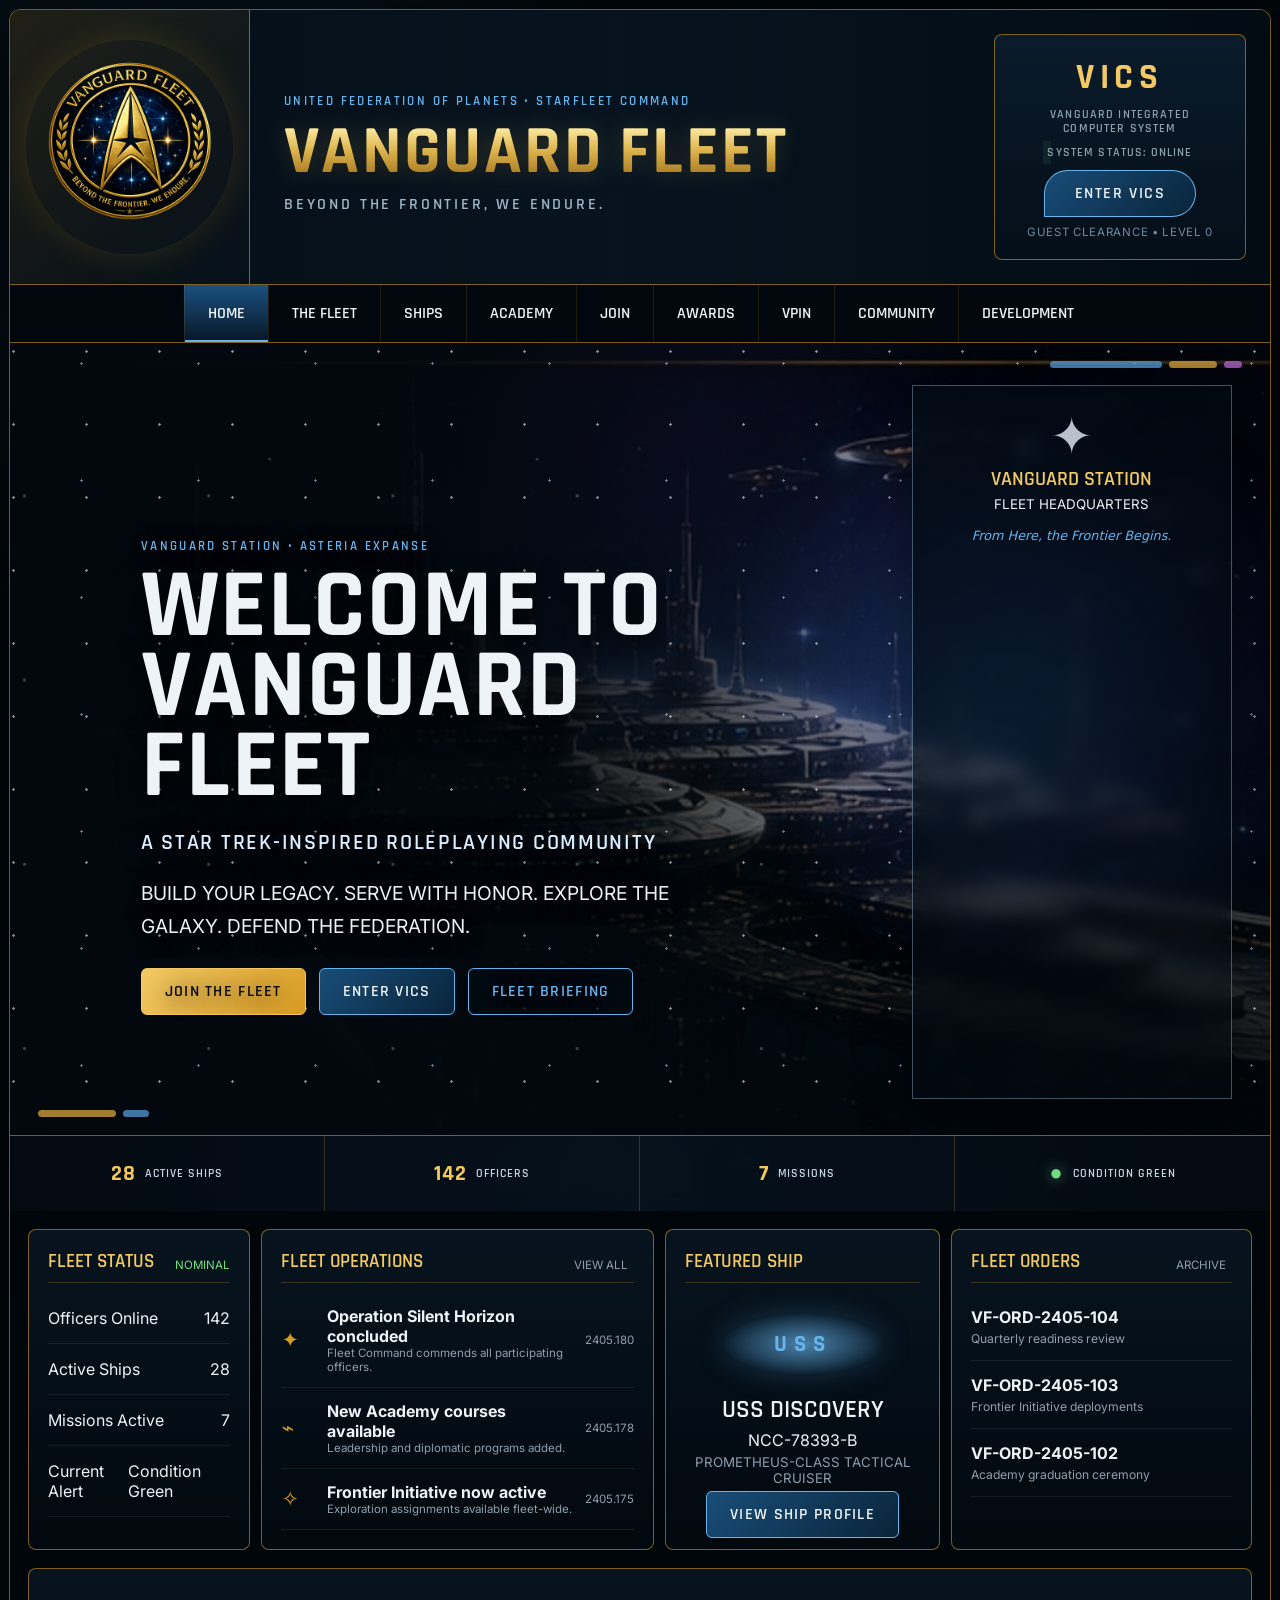
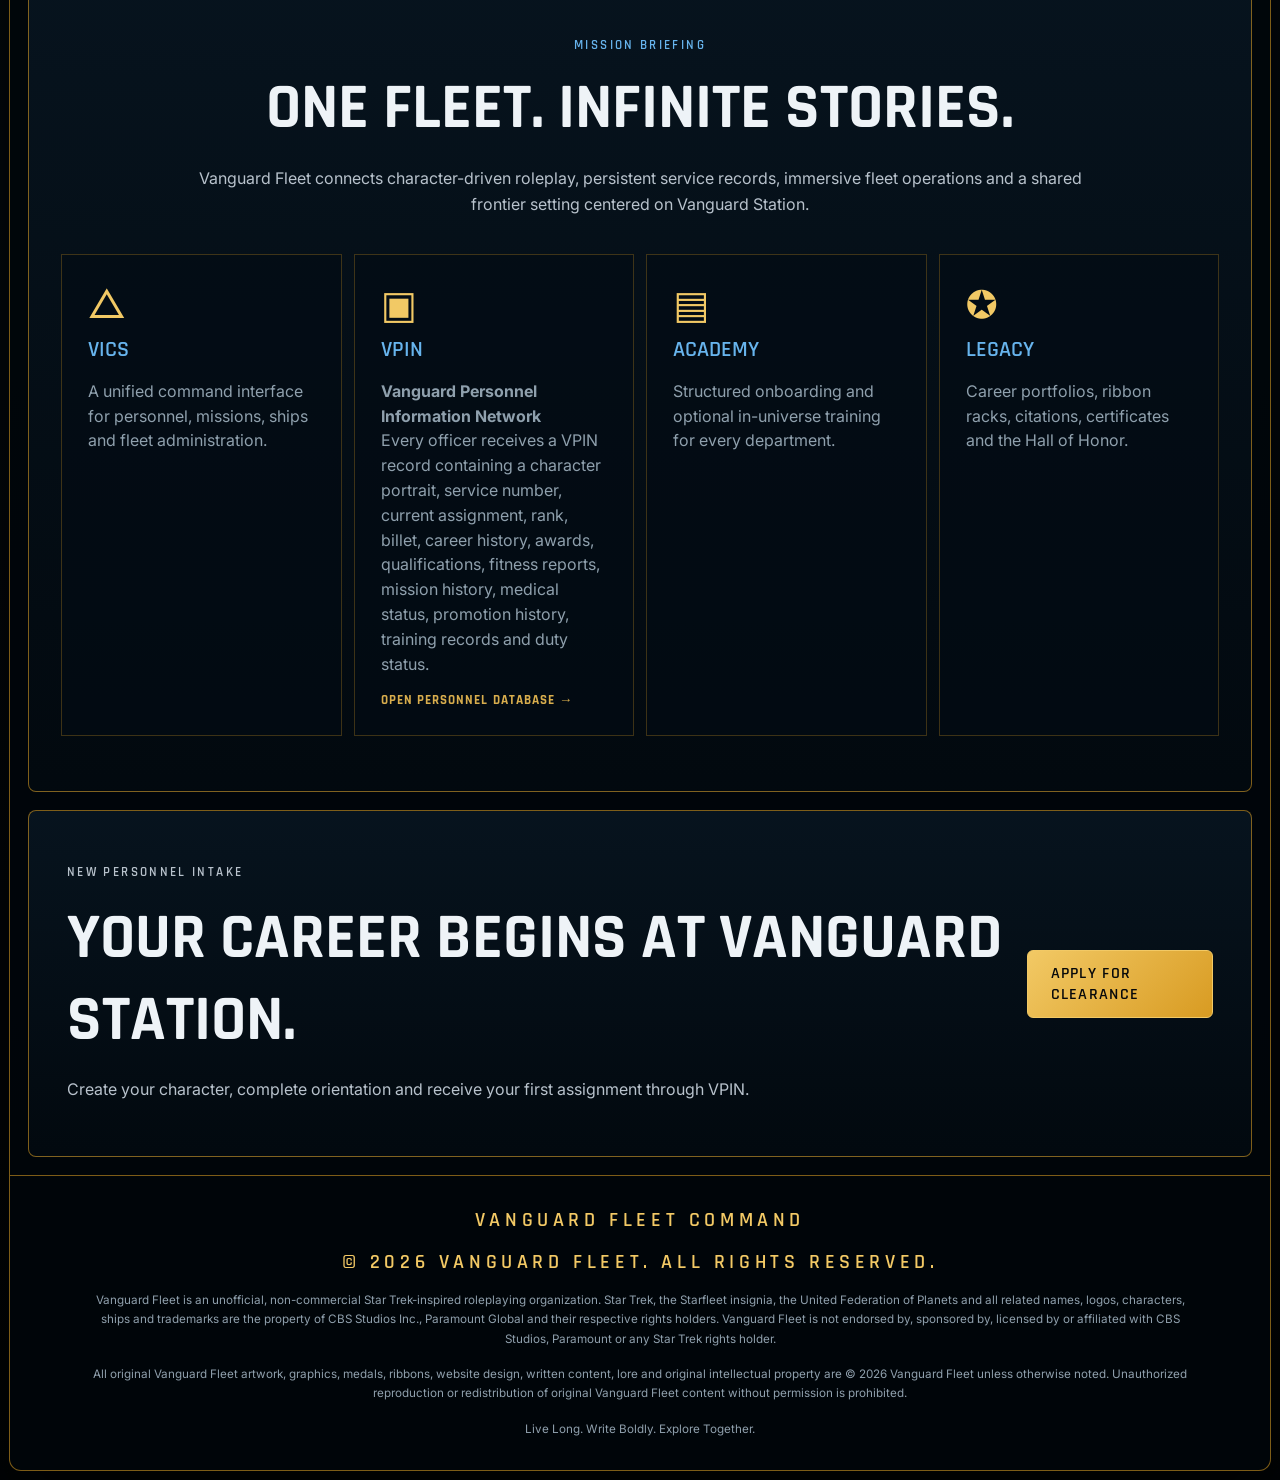
==== commit 6d796213: "Add files via upload" ====
--- a/index.html
+++ b/index.html
@@ -11,6 +11,7 @@
   <link rel="preconnect" href="https://fonts.gstatic.com" crossorigin>
   <link href="https://fonts.googleapis.com/css2?family=Inter:wght@400;500;600&family=Rajdhani:wght@500;600;700&display=swap" rel="stylesheet">
   <link rel="stylesheet" href="styles.css">
+  <link rel="stylesheet" href="vpin.css">
 </head>
 <body>
   <div class="site-shell">
@@ -46,6 +47,7 @@
     <a href="academy.html">Academy</a>
     <a href="join.html">Join</a>
     <a href="awards.html">Awards</a>
+  <a href="vpin.html">VPIN</a>
     <a href="community.html">Community</a>
     <a href="development.html">Development</a>
   </div>
@@ -127,7 +129,7 @@
   </div>
   <div class="feature-grid">
     <article><span>△</span><h3>VICS</h3><p>A unified command interface for personnel, missions, ships and fleet administration.</p></article>
-    <article><span>▣</span><h3>VPIN</h3><p><strong>Vanguard Personnel Information Network</strong><br>Every officer receives a VPIN Record containing a character portrait, service number, current assignment, rank, billet, career history, awards, qualifications, fitness reports, mission history, medical status, promotion history, training records and duty status.</p></article>
+    <a class="vpin-feature-link" href="vpin.html" aria-label="Open the Vanguard Personnel Information Network"><article><span>▣</span><h3>VPIN</h3><p><strong>Vanguard Personnel Information Network</strong><br>Every officer receives a VPIN Record containing a character portrait, service number, current assignment, rank, billet, career history, awards, qualifications, fitness reports, mission history, medical status, promotion history, training records and duty status.</p><small class="vpin-open-label">Open Personnel Database →</small></article></a>
     <article><span>▤</span><h3>Academy</h3><p>Structured onboarding and optional in-universe training for every department.</p></article>
     <article><span>✪</span><h3>Legacy</h3><p>Career portfolios, ribbon racks, citations, certificates and the Hall of Honor.</p></article>
   </div>
--- a/vpin.css
+++ b/vpin.css
@@ -0,0 +1,461 @@
+/* VPIN Phase 1 */
+.vpin-feature-link {
+  color: inherit;
+  text-decoration: none;
+  display: block;
+}
+.vpin-feature-link article {
+  height: 100%;
+  transition: transform .2s ease, border-color .2s ease, box-shadow .2s ease;
+}
+.vpin-feature-link:hover article,
+.vpin-feature-link:focus-visible article {
+  transform: translateY(-3px);
+  border-color: #d5aa48;
+  box-shadow: 0 12px 32px rgba(0,0,0,.32);
+}
+.vpin-open-label {
+  display: block;
+  margin-top: 1rem;
+  color: #d8ad4d;
+  font-family: Rajdhani, sans-serif;
+  font-weight: 700;
+  letter-spacing: .08em;
+  text-transform: uppercase;
+}
+.vpin-main {
+  padding-bottom: 2rem;
+}
+.vpin-hero {
+  display: grid;
+  grid-template-columns: 1fr auto;
+  gap: 2rem;
+  align-items: end;
+  padding: clamp(2rem, 5vw, 4rem);
+  border-bottom: 1px solid rgba(106,180,232,.28);
+  background:
+    linear-gradient(100deg, rgba(5,12,20,.96), rgba(10,28,43,.84)),
+    radial-gradient(circle at 80% 20%, rgba(51,141,198,.25), transparent 35%);
+}
+.vpin-hero h2 {
+  margin: .35rem 0 .7rem;
+  font-family: Rajdhani, sans-serif;
+  font-size: clamp(2rem, 5vw, 4rem);
+  line-height: .95;
+  text-transform: uppercase;
+}
+.vpin-hero > div:first-child p:last-child {
+  max-width: 780px;
+  color: #b9c8d4;
+}
+.database-status {
+  min-width: 220px;
+  padding: 1.2rem 1.4rem;
+  border: 1px solid rgba(100,188,236,.45);
+  background: rgba(3,11,18,.75);
+  text-align: right;
+}
+.database-status span,
+.database-status small {
+  display: block;
+  color: #94a8b8;
+  letter-spacing: .08em;
+  text-transform: uppercase;
+}
+.database-status strong {
+  display: block;
+  margin: .3rem 0;
+  color: #70e6a2;
+  font-family: Rajdhani, sans-serif;
+  font-size: 1.6rem;
+}
+.vpin-search-panel,
+.personnel-jacket {
+  margin: 2rem auto;
+  width: min(1180px, calc(100% - 2rem));
+  border: 1px solid rgba(115,174,211,.28);
+  background: rgba(7,16,25,.94);
+  box-shadow: 0 18px 50px rgba(0,0,0,.3);
+}
+.vpin-search-panel {
+  padding: clamp(1.2rem, 3vw, 2rem);
+}
+.vpin-section-heading {
+  display: flex;
+  justify-content: space-between;
+  gap: 1rem;
+  align-items: end;
+}
+.vpin-section-heading h2 {
+  margin: .2rem 0 0;
+  font-family: Rajdhani, sans-serif;
+  text-transform: uppercase;
+}
+.vpin-section-heading > span {
+  color: #81c7ef;
+}
+.vpin-search-controls {
+  display: grid;
+  grid-template-columns: minmax(220px, 2fr) repeat(2, minmax(150px, 1fr)) auto;
+  gap: 1rem;
+  margin: 1.5rem 0;
+  align-items: end;
+}
+.vpin-search-controls label span {
+  display: block;
+  margin-bottom: .4rem;
+  color: #9fb2c0;
+  font-size: .78rem;
+  font-weight: 700;
+  letter-spacing: .1em;
+  text-transform: uppercase;
+}
+.vpin-search-controls input,
+.vpin-search-controls select {
+  width: 100%;
+  min-height: 44px;
+  padding: .75rem .85rem;
+  color: #edf6fc;
+  border: 1px solid rgba(110,177,217,.35);
+  background: #06111b;
+  font: inherit;
+}
+.personnel-results {
+  border-top: 1px solid rgba(110,177,217,.22);
+}
+.personnel-row {
+  width: 100%;
+  display: grid;
+  grid-template-columns: 54px minmax(150px, 1.35fr) repeat(3, minmax(120px, 1fr)) 90px 120px;
+  gap: 1rem;
+  align-items: center;
+  padding: 1rem;
+  color: #e7f1f7;
+  text-align: left;
+  border: 0;
+  border-bottom: 1px solid rgba(110,177,217,.18);
+  background: transparent;
+  cursor: pointer;
+}
+.personnel-row:hover,
+.personnel-row:focus-visible {
+  background: rgba(39,111,153,.16);
+}
+.personnel-row span {
+  min-width: 0;
+}
+.personnel-row small {
+  display: block;
+  color: #8195a4;
+}
+.mini-portrait {
+  display: grid;
+  place-items: center;
+  width: 48px;
+  height: 48px;
+  border: 1px solid #4f9cca;
+  background: linear-gradient(145deg, #143246, #07131d);
+  color: #d8ad4d;
+  font-family: Rajdhani, sans-serif;
+  font-size: 1.4rem;
+  font-weight: 700;
+}
+.personnel-name strong {
+  display: block;
+  font-family: Rajdhani, sans-serif;
+  font-size: 1.15rem;
+}
+.status-active,
+.fit-status {
+  color: #6ee39d;
+  font-weight: 700;
+}
+.record-arrow {
+  color: #d8ad4d;
+  text-align: right;
+  font-size: .85rem;
+  font-weight: 700;
+}
+.no-results {
+  padding: 1rem;
+  color: #aab9c4;
+  text-align: center;
+}
+.jacket-header {
+  display: flex;
+  justify-content: space-between;
+  gap: 1rem;
+  align-items: center;
+  padding: 1.5rem 2rem;
+  border-bottom: 1px solid rgba(110,177,217,.25);
+  background: linear-gradient(90deg, rgba(19,61,86,.65), rgba(7,18,27,.7));
+}
+.jacket-header h2 {
+  margin: .2rem 0;
+  font-family: Rajdhani, sans-serif;
+  font-size: clamp(2rem, 4vw, 3rem);
+  text-transform: uppercase;
+}
+.jacket-header p {
+  margin: 0;
+}
+.record-state {
+  text-align: right;
+}
+.record-state span,
+.record-state small {
+  display: block;
+  color: #8da1af;
+  text-transform: uppercase;
+  letter-spacing: .08em;
+}
+.record-state strong {
+  display: block;
+  color: #6ee39d;
+  font-family: Rajdhani, sans-serif;
+  font-size: 1.6rem;
+}
+.identity-grid {
+  display: grid;
+  grid-template-columns: 270px 1fr;
+  gap: 2rem;
+  padding: 2rem;
+}
+.portrait-frame {
+  padding: .55rem;
+  border: 1px solid rgba(104,182,227,.45);
+  background: #040b11;
+}
+.portrait-placeholder {
+  aspect-ratio: 4 / 5;
+  display: grid;
+  place-content: center;
+  text-align: center;
+  background:
+    linear-gradient(rgba(8,20,30,.82), rgba(8,20,30,.9)),
+    repeating-linear-gradient(0deg, transparent 0 12px, rgba(72,145,185,.12) 13px);
+}
+.portrait-delta {
+  color: #d8ad4d;
+  font-size: 4rem;
+}
+.portrait-placeholder strong,
+.portrait-placeholder small {
+  display: block;
+  letter-spacing: .12em;
+}
+.rank-block {
+  padding: 1rem;
+  text-align: center;
+  border: 1px solid rgba(104,182,227,.25);
+  border-top: 0;
+}
+.rank-pips {
+  display: block;
+  margin-bottom: .35rem;
+  color: #d8ad4d;
+  letter-spacing: .45em;
+}
+.rank-block strong,
+.rank-block small {
+  display: block;
+}
+.rank-block small {
+  color: #9bafbd;
+}
+.record-fields dl {
+  display: grid;
+  grid-template-columns: repeat(2, minmax(210px, 1fr));
+  margin: 0;
+  border-top: 1px solid rgba(110,177,217,.2);
+  border-left: 1px solid rgba(110,177,217,.2);
+}
+.record-fields dl div {
+  padding: .9rem 1rem;
+  border-right: 1px solid rgba(110,177,217,.2);
+  border-bottom: 1px solid rgba(110,177,217,.2);
+}
+.record-fields dt,
+.compact-dl dt {
+  color: #8197a7;
+  font-size: .72rem;
+  font-weight: 700;
+  letter-spacing: .1em;
+  text-transform: uppercase;
+}
+.record-fields dd,
+.compact-dl dd {
+  margin: .25rem 0 0;
+  color: #eef6fb;
+}
+.record-tabs {
+  display: flex;
+  gap: .25rem;
+  overflow-x: auto;
+  padding: 0 2rem;
+  border-top: 1px solid rgba(110,177,217,.2);
+  border-bottom: 1px solid rgba(110,177,217,.2);
+  background: #050e16;
+}
+.record-tab {
+  padding: 1rem 1.2rem;
+  white-space: nowrap;
+  color: #9fb1be;
+  border: 0;
+  border-bottom: 3px solid transparent;
+  background: transparent;
+  font-family: Rajdhani, sans-serif;
+  font-weight: 700;
+  letter-spacing: .06em;
+  text-transform: uppercase;
+  cursor: pointer;
+}
+.record-tab.active {
+  color: #f0c765;
+  border-bottom-color: #d8ad4d;
+}
+.record-tab-panels {
+  padding: 2rem;
+}
+.record-panel.active {
+  display: grid;
+  grid-template-columns: repeat(3, 1fr);
+  gap: 1rem;
+}
+.record-card {
+  padding: 1.25rem;
+  border: 1px solid rgba(110,177,217,.22);
+  background: rgba(5,13,21,.7);
+}
+.record-card h3,
+.timeline h3 {
+  margin-top: 0;
+  font-family: Rajdhani, sans-serif;
+  text-transform: uppercase;
+}
+.compact-dl {
+  margin: 0;
+}
+.compact-dl div {
+  display: flex;
+  justify-content: space-between;
+  gap: 1rem;
+  padding: .45rem 0;
+  border-bottom: 1px solid rgba(110,177,217,.14);
+}
+.timeline {
+  grid-column: 1 / -1;
+}
+.timeline article {
+  display: grid;
+  grid-template-columns: 24px 1fr;
+  gap: 1rem;
+  position: relative;
+  padding-bottom: 1.5rem;
+}
+.timeline article > span {
+  width: 14px;
+  height: 14px;
+  margin-top: .25rem;
+  border: 3px solid #d8ad4d;
+  border-radius: 50%;
+  background: #07111a;
+}
+.timeline article:not(:last-child)::before {
+  content: "";
+  position: absolute;
+  left: 6px;
+  top: 18px;
+  bottom: 0;
+  width: 2px;
+  background: rgba(216,173,77,.35);
+}
+.timeline small {
+  color: #80bddd;
+  letter-spacing: .1em;
+}
+.qualification-grid {
+  grid-column: 1 / -1;
+  display: grid;
+  grid-template-columns: repeat(4, 1fr);
+  gap: 1rem;
+}
+.qualification-grid article {
+  padding: 1.2rem;
+  border: 1px solid rgba(110,177,217,.22);
+  background: rgba(8,22,32,.72);
+}
+.qualification-grid span {
+  display: block;
+  color: #6ee39d;
+  font-size: 1.5rem;
+}
+.qualification-grid strong,
+.qualification-grid small {
+  display: block;
+}
+.qualification-grid small {
+  margin-top: .3rem;
+  color: #91a6b4;
+}
+.empty-record {
+  grid-column: 1 / -1;
+  padding: 3rem 1rem;
+  text-align: center;
+  border: 1px dashed rgba(110,177,217,.32);
+}
+.empty-record > span {
+  color: #d8ad4d;
+  font-size: 2.5rem;
+}
+.footer-motto {
+  color: #d8ad4d;
+  letter-spacing: .08em;
+}
+@media (max-width: 900px) {
+  .vpin-hero,
+  .identity-grid {
+    grid-template-columns: 1fr;
+  }
+  .database-status,
+  .record-state {
+    text-align: left;
+  }
+  .vpin-search-controls {
+    grid-template-columns: 1fr 1fr;
+  }
+  .personnel-row {
+    grid-template-columns: 48px 1fr auto;
+  }
+  .personnel-row > span:nth-child(3),
+  .personnel-row > span:nth-child(4),
+  .personnel-row > span:nth-child(5),
+  .record-arrow {
+    display: none;
+  }
+  .record-panel.active {
+    grid-template-columns: 1fr;
+  }
+  .qualification-grid {
+    grid-template-columns: repeat(2, 1fr);
+  }
+}
+@media (max-width: 600px) {
+  .vpin-search-controls,
+  .record-fields dl,
+  .qualification-grid {
+    grid-template-columns: 1fr;
+  }
+  .jacket-header {
+    align-items: flex-start;
+    flex-direction: column;
+    padding: 1.25rem;
+  }
+  .identity-grid,
+  .record-tab-panels {
+    padding: 1.25rem;
+  }
+  .record-tabs {
+    padding: 0 1rem;
+  }
+}
